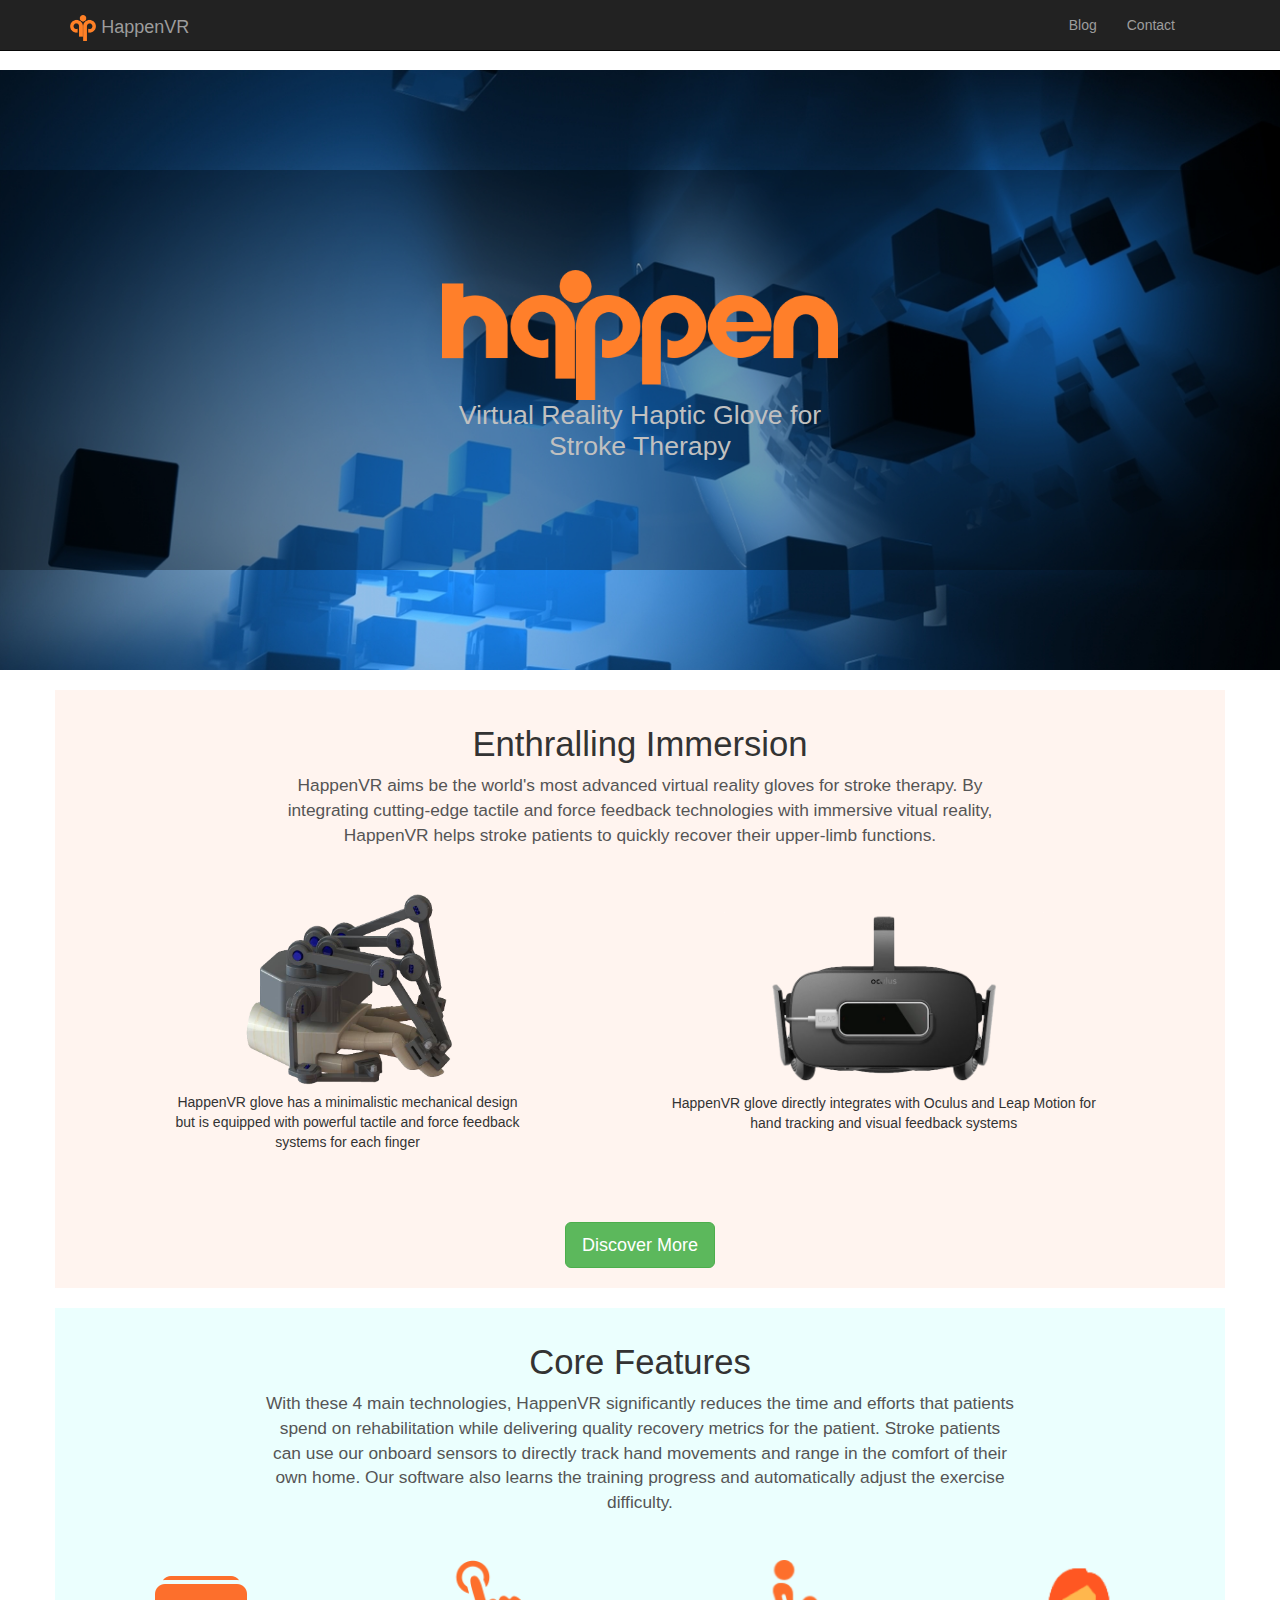
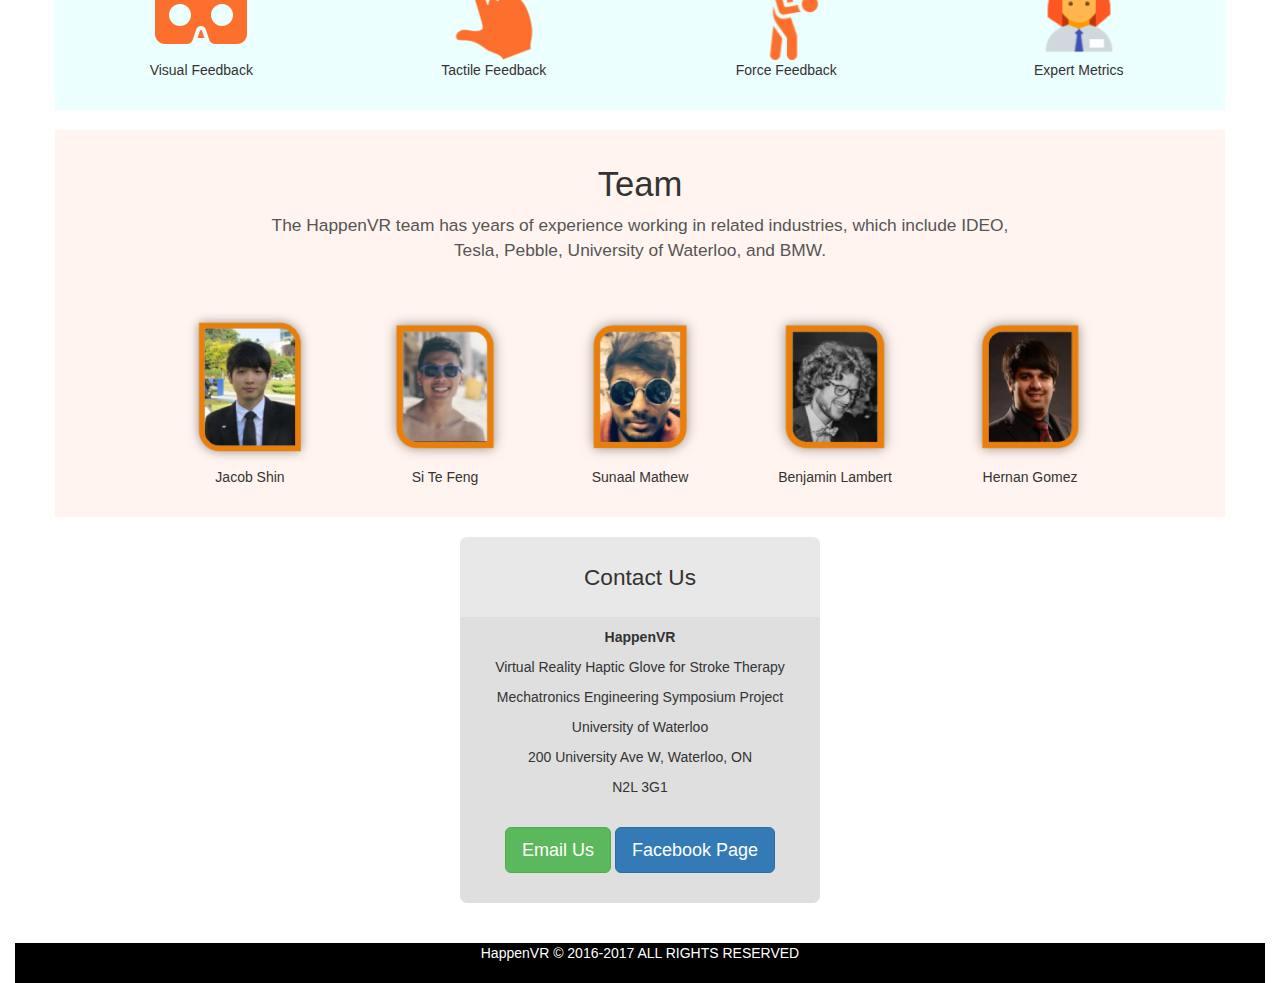
==== index.html @ 101d34df "Fixed slogan layout" ====
<!DOCTYPE html>
<html lang="en">
  <head>
    <meta charset="utf-8">
    <meta http-equiv="X-UA-Compatible" content="IE=edge">
    <meta name="viewport" content="width=device-width, initial-scale=1">
    <!-- The above 3 meta tags *must* come first in the head; any other head content must come *after* these tags -->
    <meta name="description" content="">
    <meta name="author" content="">
    <link rel="icon" href="images/website_logo.png">

    <title>HappenVR</title>

    <!-- CSS -->
    <link href="css/main.css" rel="stylesheet">

<!-- JS -->

  </head>

  <body>
    <link rel="stylesheet" href="https://maxcdn.bootstrapcdn.com/bootstrap/3.3.0/css/bootstrap.min.css">
    <script src="https://ajax.googleapis.com/ajax/libs/jquery/1.11.1/jquery.min.js"></script>
    <script src="https://maxcdn.bootstrapcdn.com/bootstrap/3.3.0/js/bootstrap.min.js"></script>
    <script src="js/main.js"></script>

    <!-- NAVBAR SECTION -->
    <div class="navbar-wrapper">
      <div class="container">
        <nav class="navbar navbar-inverse navbar-fixed-top">
          <div class="container">
            <div class="navbar-header page-scroll">
              <button type="button" class="navbar-toggle collapsed" data-toggle="collapse" data-target="#navbar" aria-expanded="false" aria-controls="navbar">
                <span class="sr-only">Toggle navigation</span>
                <span class="icon-bar"></span>
                <span class="icon-bar"></span>
                <span class="icon-bar"></span>
              </button>
              <a class="navbar-brand" href="index.html">
                <img id="nav_logo" alt="Brand" src="images/website_logo.png"/>
                <span>HappenVR</span>
              </a>
            </div>
            <div id="navbar" class="collapse navbar-collapse">
              <ul class="nav navbar-nav pull-right">
                <li><a href="blog.html" class="page-scroll">Blog</a></li>
                <li><a href="index.html#contact" class="page-scroll">Contact</a></li>
              </ul>
            </div>
          </div>
        </nav>
      </div>
    </div>

    <!-- MAIN CONTENT SECTION -->

    <div id="site-content" class="container">

      <div id="card" class="row">
        <div id="card-content" class="vertical-align">  <!--Content of Card-->
          <img id="happen-logo" class="col-lg-4 col-lg-offset-4 col-sm-6 col-sm-offset-3 col-xs-10 col-xs-offset-1" src="images/happen_logo.png"/>
          <p id="happen-logo-caption" class="col-lg-4 col-lg-offset-4 col-sm-6 col-sm-offset-3 col-xs-10 col-xs-offset-1">Virtual Reality Haptic Glove for Stroke Therapy</p>
        </div>
      </div>

      <!-- INTRO SECTION -->
      <div id="intro-section" class="container">

        <div class="row">
          <div class="col-md-8 col-md-offset-2 section-title">
            <h1>Enthralling Immersion</h1>
            <p>HappenVR aims be the world's most advanced virtual reality gloves for stroke therapy. By integrating cutting-edge tactile and force feedback technologies with immersive vitual reality, HappenVR helps stroke patients to quickly recover their upper-limb functions.</p>
          </div>
        </div>

        <div id="hexagon-section" class="row dashlet-row">
          <div class="col-sm-4 col-sm-offset-1">
            
            <img id="glove_model" src="images/glove_model.png"/>
            <p>HappenVR glove has a minimalistic mechanical design but is equipped with powerful tactile and force feedback systems for each finger</p>
          </div>

          <div class="col-sm-5 col-sm-offset-1">
            <img id="oculus_leap" src="images/oculus_leap.png"/>
            <p>HappenVR glove directly integrates with Oculus and Leap Motion for hand tracking and visual feedback systems</p>
          </div>
        </div>

        </br>
        </br>
        <button onclick="location.href='blog.html'" type="button" class="btn btn-success btn-lg">Discover More</button>
        </br>
        </br>

      </div>

      </br>


      <!-- CORE FEATURES SECTION -->
      <div id="core-features" class="container">
        <div class="row">
          <div class="col-md-8 col-md-offset-2 section-title">
            <h1>Core Features</h1>
            <p>With these 4 main technologies, HappenVR significantly reduces the time and efforts that patients spend on rehabilitation while delivering quality recovery metrics for the patient. Stroke patients can use our onboard sensors to directly track hand movements and range in the comfort of their own home. Our software also learns the training progress and automatically adjust the exercise difficulty.
            </p>
          </div>
        </div>

        <br/>

        <div id="core-features-content" class="row">

          <div class="col-md-3 col-xs-6">
            <img src="images/vr_icon.png"/>
            <p>Visual Feedback</p>
          </div>
          <div class="col-md-3 col-xs-6">
            <img src="images/tactile_icon.png"/>
            <p>Tactile Feedback</p>
          </div>
          <div class="col-md-3 col-xs-6">
            <img src="images/force_icon.png"/>
            <p>Force Feedback</p>
          </div>
          <div class="col-md-3 col-xs-6">
            <img src="images/expert_icon.png"/>
            <p>Expert Metrics</p>
          </div>

        </div>
        <br/>
      </div>

      <br/>

      <!-- TEAM SECTION -->
      <div id="team-section" class="container">
        <div class="row">
          <div class="col-md-8 col-md-offset-2 section-title">
            <h1>Team</h1>
            <p>The HappenVR team has years of experience working in related industries, which include IDEO, Tesla, Pebble, University of Waterloo, and BMW. </p>
          </div>
        </div>
        <br/>

        <div id="team-content" class="row">

          <div class="col-md-2 col-md-offset-1 col-sm-4 col-xs-6">
            <a href="https://www.linkedin.com/in/jacob-shin-a950a347?authType=NAME_SEARCH&authToken=8-w1&locale=en_US&trk=tyah&trkInfo=clickedVertical%3Amynetwork%2CclickedEntityId%3A164443217%2CauthType%3ANAME_SEARCH%2Cidx%3A1-2-2%2CtarId%3A1484038076792%2Ctas%3Ajacob"><img src="images/jacob.png"/></a>
            <p>Jacob Shin</p>
          </div>
          <div class="col-md-2 col-sm-4 col-xs-6">
            <a href="https://www.linkedin.com/in/si-te-feng-18718050?authType=NAME_SEARCH&authToken=uhxp&locale=en_US&trk=tyah&trkInfo=clickedVertical%3Amynetwork%2CclickedEntityId%3A179574007%2CauthType%3ANAME_SEARCH%2Cidx%3A1-1-1%2CtarId%3A1484038090641%2Ctas%3Asi%20"><img src="images/site.png"/></a>
            <p>Si Te Feng</p>
          </div>
          <div class="col-md-2 col-sm-4 col-xs-6">
            <a href="https://www.linkedin.com/in/sunaalmathew?authType=NAME_SEARCH&authToken=rVTS&locale=en_US&trk=tyah&trkInfo=clickedVertical%3Amynetwork%2CclickedEntityId%3A148248211%2CauthType%3ANAME_SEARCH%2Cidx%3A1-3-3%2CtarId%3A1484038106172%2Ctas%3Amathew"><img src="images/sunnal.png"/></a>
            <p>Sunaal Mathew</p>
          </div>
          <div class="col-md-2 col-sm-4 col-xs-6">
            <a href="https://www.linkedin.com/in/benjamin-lambert-a6156962?authType=NAME_SEARCH&authToken=65qp&locale=en_US&trk=tyah&trkInfo=clickedVertical%3Amynetwork%2CclickedEntityId%3A222348457%2CauthType%3ANAME_SEARCH%2Cidx%3A1-2-2%2CtarId%3A1484038052128%2Ctas%3Abenja"><img src="images/benjamin.png"/></a>
            <p>Benjamin Lambert</p>
          </div>
          <div class="col-md-2 col-sm-4 col-xs-6">
            <a href="https://www.linkedin.com/in/hernan-gomez-774764105?authType=NAME_SEARCH&authToken=VT5S&locale=en_US&trk=tyah&trkInfo=clickedVertical%3Amynetwork%2CclickedEntityId%3A446785864%2CauthType%3ANAME_SEARCH%2Cidx%3A1-1-1%2CtarId%3A1484038123698%2Ctas%3Ahernan"><img src="images/hernan.png"/></a>
            <p>Hernan Gomez</p>
          </div>
        </div>

        <br/>
      </div>

      <!-- CONTACT SECTION -->
      <div id="contact" class="container" ng-controller="ContactController as contactCtrl">

        <div class="row dashlet-row">
          <div id="contact" class="col-lg-4 col-lg-offset-4 col-sm-6 col-sm-offset-3">
            <div class="dashlet-content">

              <div class="dashlet-header">
                <div class="dashlet-header-right vertical-align">
                  <p id="contact-title" class="project-title">Contact Us</p> 
                  <!-- <p class="project-subtitle"></p> -->
                </div>
              </div>

              <div id="contact-body" class="dashlet-body">
                <p><b>HappenVR</b></p>
                <p>Virtual Reality Haptic Glove for Stroke Therapy</p>
                <p>Mechatronics Engineering Symposium Project</p>
                <p>University of Waterloo</p>
                <p>200 University Ave W, Waterloo, ON</p>
                <p>N2L 3G1</p>
                <br/>

                <a href="mailto:fengsite@hotmail.com" class="contact-link"><button type="button" class="btn btn-success btn-lg">Email Us</button></a>
                <a href="https://www.facebook.com/happenvr" class="contact-link" target="_blank"><button type="button" class="btn btn-primary btn-lg">Facebook Page</button></a>
                
                <br/>
                <br/>
              </div>
            </div>
          </div>
        </div>
        </br>

      </div>

      <div class="row">
        <div class="col-xs-12">
          <footer>HappenVR © 2016-2017 ALL RIGHTS RESERVED</footer>
        </div>
      </div>
    </div>
    
  </body>
</html>
---- css/main.css ----
/* Color Theme
defaultBackgroundLightOrangeColor: #FFF4EF;
secondary background light blue color: #EBFFFE;
SubtitleTextColor: #555555;
OrangeLinkColor: #E0A514;
DefaultLogoOrangeColor: #FF9B00;
*/

/*Basics*/

div {
	font-family: "HelveticaNeue-Light", "Helvetica Neue Light", "Helvetica Neue", Helvetica,sans-serif;
}

h1 {
	font-family: "Helvetica Neue", Helvetica,sans-serif;
	margin: 20px;
}

.navbar {
	position: fixed;
	-webkit-transition: background .5s ease-in-out,padding .5s ease-in-out;
	-moz-transition: background .5s ease-in-out,padding .5s ease-in-out;
	transition: background .5s ease-in-out,padding .5s ease-in-out;
}


#navbar {
	padding-right: 20px;
}

#nav_logo {
	height: 26px;
	width: auto;
	display: inline;
}

/*generic sections*/

.section-title {
	text-align: center;
	/*background-color: #FFF4EF;*/
	padding: 15px;
}

.section-title > h1 {
	font-size: 26pt;
}

.section-title > p {
	font-size: 13pt;
	color: #555555;
}


/*Special case*/
#site-content{
	width: 100%;
	height: 600px;
	margin: 70px 0px 50px;
	background: url("../images/background.jpg") center fixed no-repeat;
	background-size: cover;
	text-align: center;
}


/*welcome section*/

div#card{
	background: rgba(0,0,0,0.3);
	position: relative;
	height: 400px;
	margin-top: 100px;
}

#happen-logo-caption {
	clear: both;
	color: #555555
}

/*Contents of the welcome section*/

#card-content{
	margin-top: -100px;
	color: white;
	text-align: center;
}

/*#card-content > h2*/
#happen-logo {
	font: 40pt sans-serif;
}

/*#card-content > p*/
#happen-logo-caption {
	font: 20pt sans-serif;
	color: #C0C0C0;
}


/*Intro SECTION*/

#intro-section {
	margin-top: 120px;
	background-color: #FFF4EF;
}

.dashlet-row {
	margin-top: 20px;
	margin-bottom: 20px;
}

.dashlet {
	padding: 10px;
}

.dashlet-content {
	background-color: #dfdfdf;
	border-radius: 7px;
}

.dashlet-header {
	background-color: rgba(255,255,255,0.3);
	height: 80px;
	width: auto;
	text-align: center;
}

.project-title {
	font-size: 17pt;
}

.project-subtitle {
	font-size: 12pt;
	color: #555555;
}


/*new intro properties*/
#hexagon-section img {
	/*background: url("../images/orange_hex.png");*/
	background-repeat: no-repeat;
	background-size: 100% 100%;
}

#glove_model {
	width: 60%;
	height: auto;
}

#oculus_leap {
	margin-top: 20px;
	width: 70%;
	height: auto;
}


/*Core Features Section*/
#core-features {
	background-color: #EBFFFE;
}

#core-features-content img {
	height: 100px;
	width: auto;
}



/*TEAM SECTION*/
#team-section {
	background-color: #FFF4EF;
}


#team-content img {
	height: 160px;
	width: auto;
}


/*CONTACT SECTION*/

#contact-title {
	text-align: center;
}

#contact-body {
	text-align: center;
	padding: 10px;
}

.contact-link {
	font-style: normal;
	color:#E0A514; /*darkened*/
}

/*Footer*/

footer {
	height: 40px;
	text-align: center;
	background-color: black;
	color: white;
}

/*Common*/

.vertical-align {
	position: relative;
	top: 50%;
	-webkit-transform: translateY(-50%);
	-ms-transform: translateY(-50%);
	transform: translateY(-50%);
}
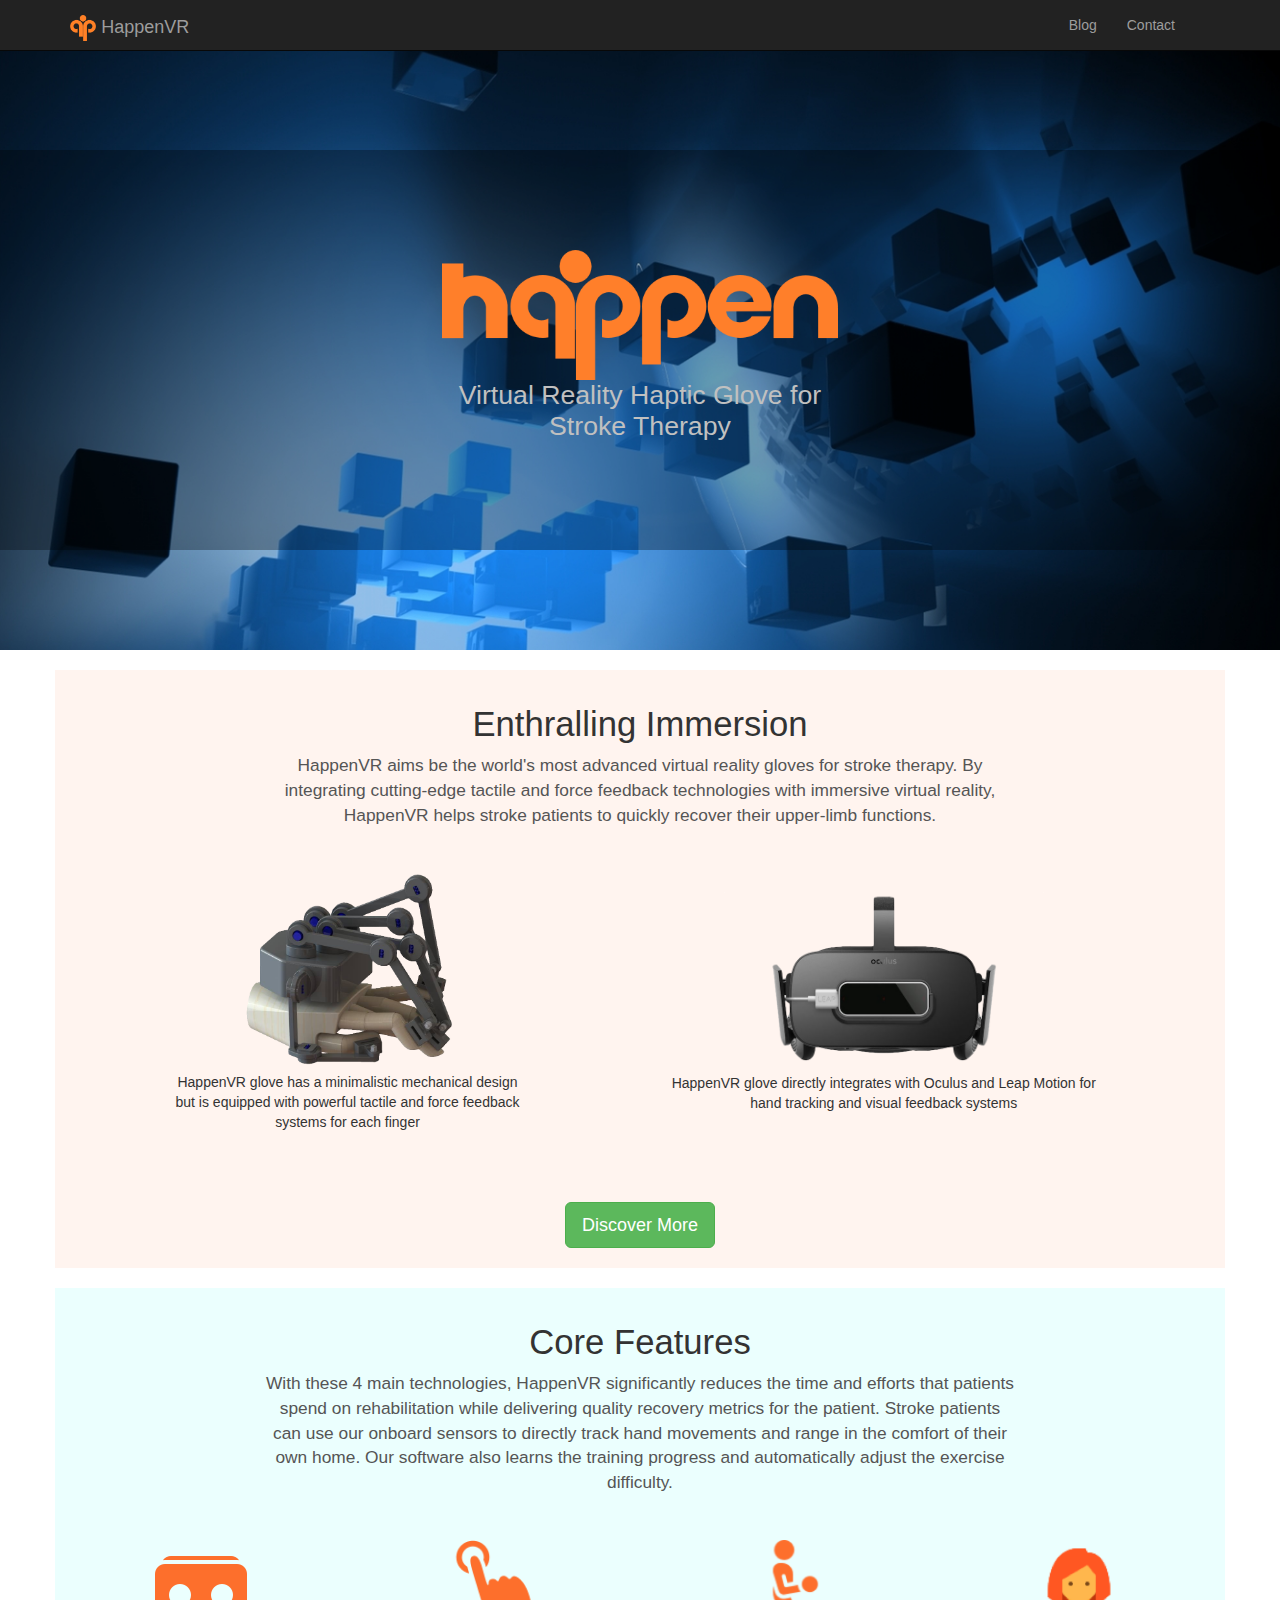
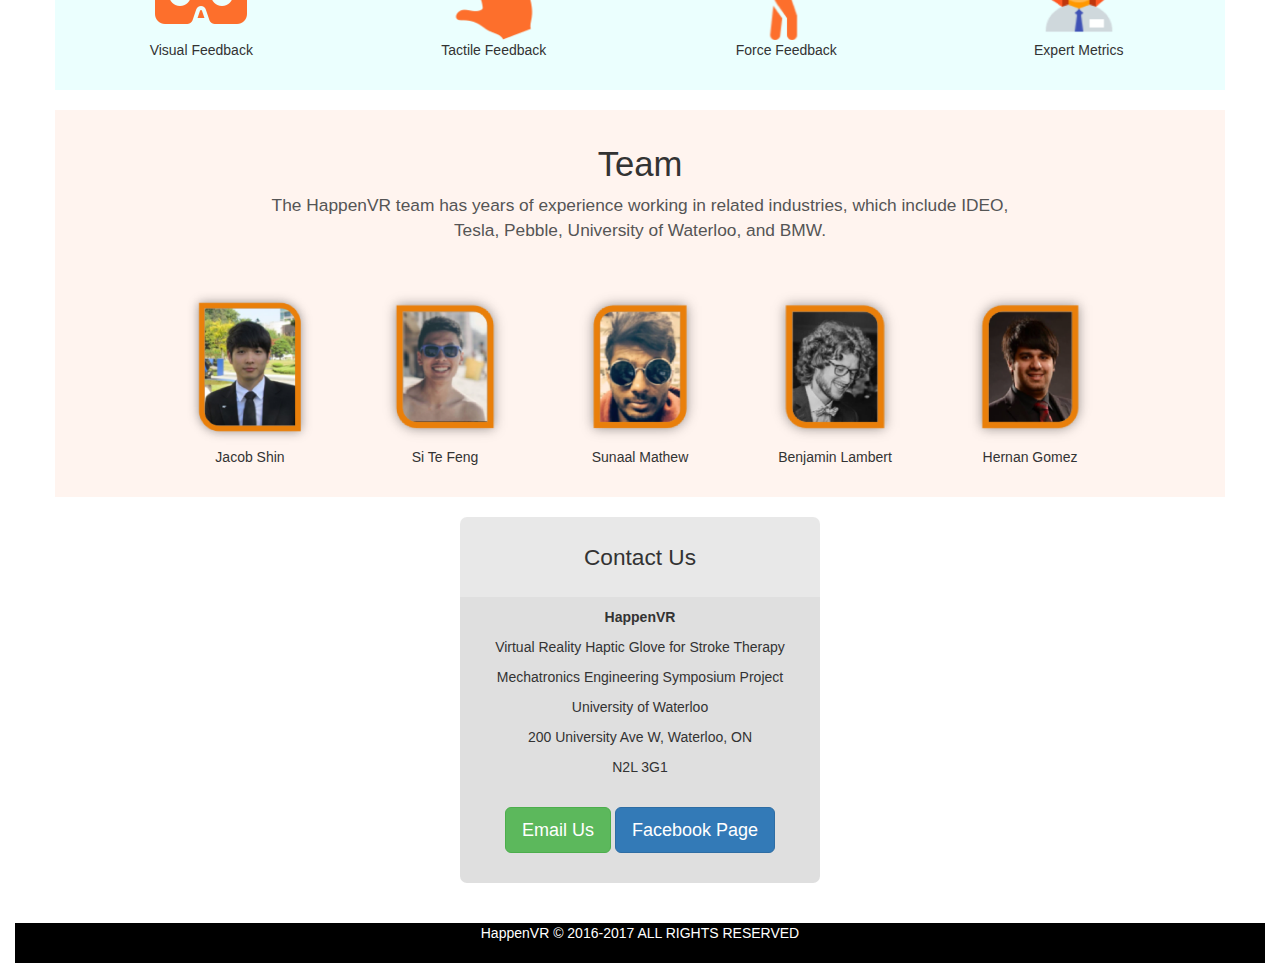
==== commit c1c4219c: "Typo fix" ====
--- a/index.html
+++ b/index.html
@@ -69,7 +69,7 @@
         <div class="row">
           <div class="col-md-8 col-md-offset-2 section-title">
             <h1>Enthralling Immersion</h1>
-            <p>HappenVR aims be the world's most advanced virtual reality gloves for stroke therapy. By integrating cutting-edge tactile and force feedback technologies with immersive vitual reality, HappenVR helps stroke patients to quickly recover their upper-limb functions.</p>
+            <p>HappenVR aims be the world's most advanced virtual reality gloves for stroke therapy. By integrating cutting-edge tactile and force feedback technologies with immersive virtual reality, HappenVR helps stroke patients to quickly recover their upper-limb functions.</p>
           </div>
         </div>
 
--- a/css/main.css
+++ b/css/main.css
@@ -58,7 +58,7 @@
 #site-content{
 	width: 100%;
 	height: 600px;
-	margin: 70px 0px 50px;
+	margin: 50px 0px 50px;
 	background: url("../images/background.jpg") center fixed no-repeat;
 	background-size: cover;
 	text-align: center;
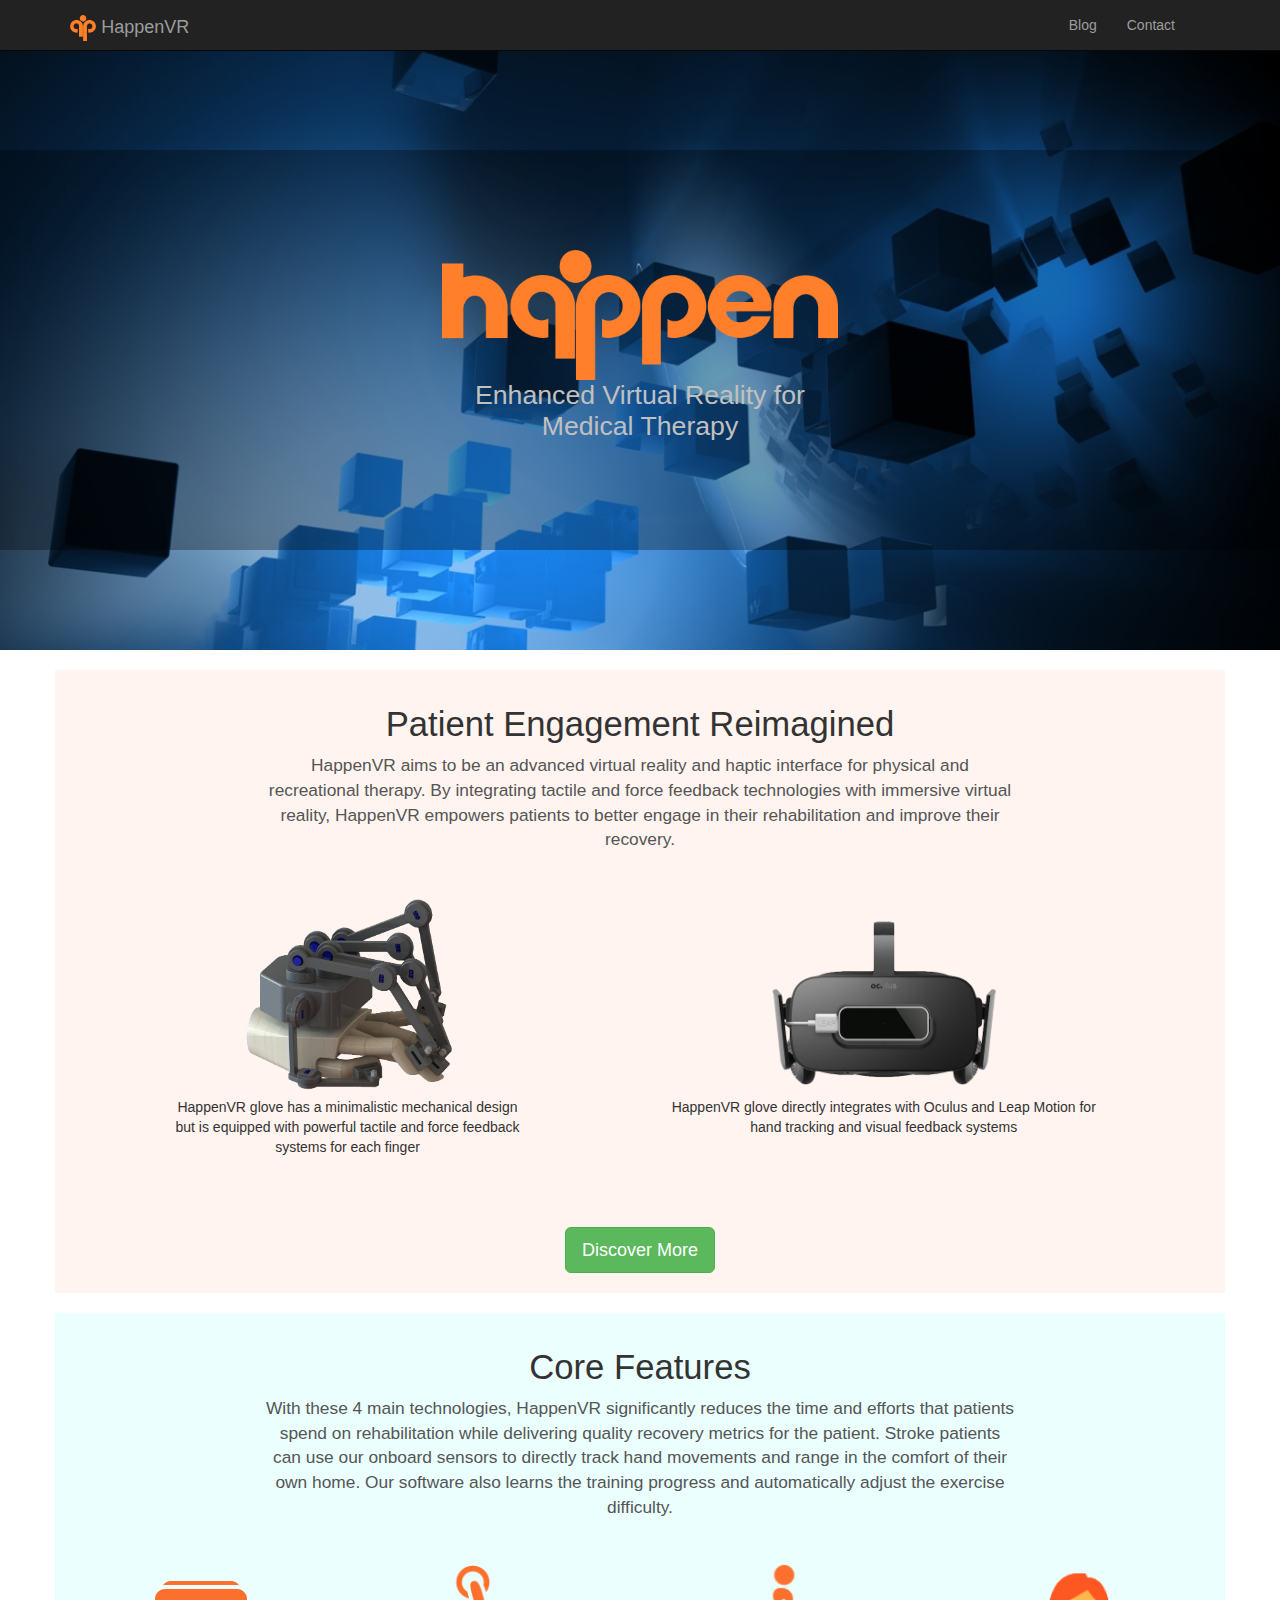
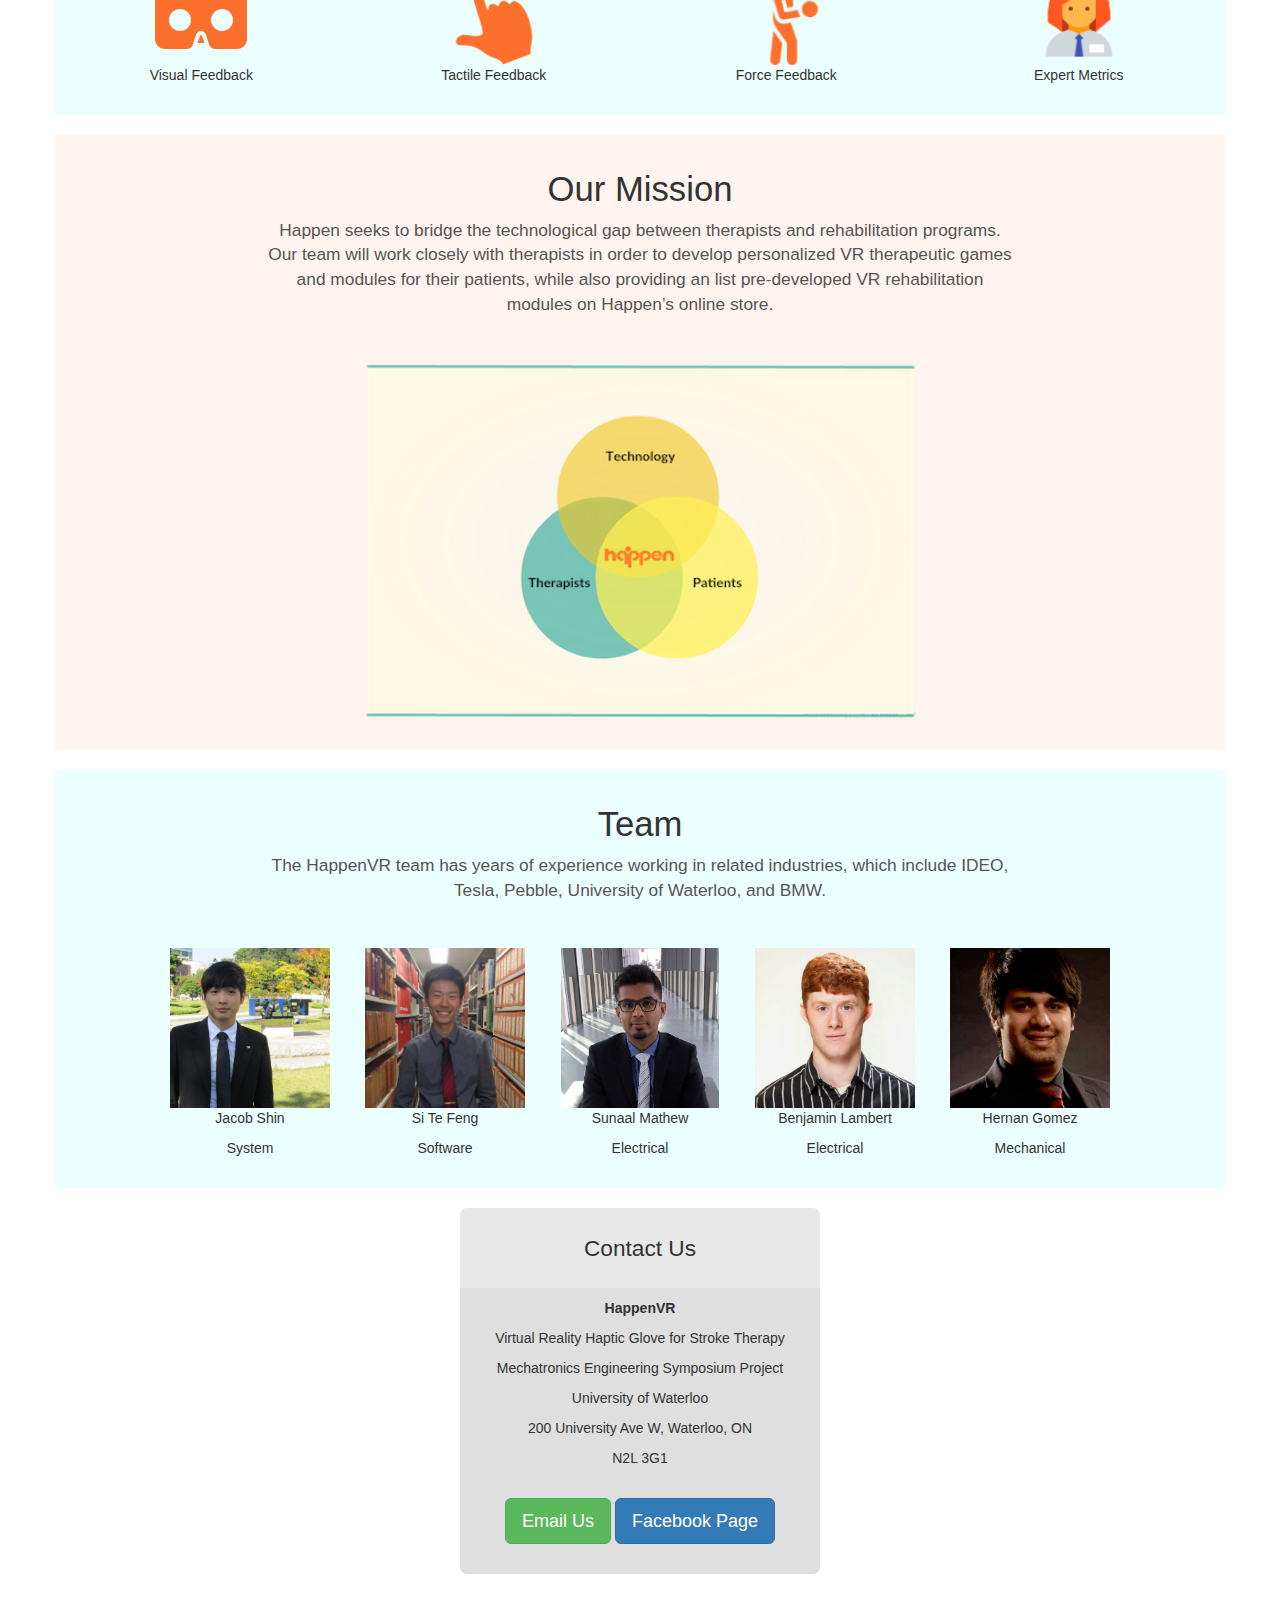
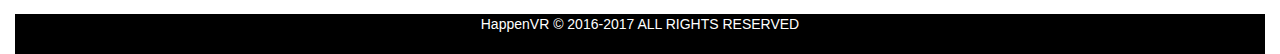
==== commit 9c374f75: "Website updates, new blog" ====
--- a/index.html
+++ b/index.html
@@ -59,7 +59,7 @@
       <div id="card" class="row">
         <div id="card-content" class="vertical-align">  <!--Content of Card-->
           <img id="happen-logo" class="col-lg-4 col-lg-offset-4 col-sm-6 col-sm-offset-3 col-xs-10 col-xs-offset-1" src="images/happen_logo.png"/>
-          <p id="happen-logo-caption" class="col-lg-4 col-lg-offset-4 col-sm-6 col-sm-offset-3 col-xs-10 col-xs-offset-1">Virtual Reality Haptic Glove for Stroke Therapy</p>
+          <p id="happen-logo-caption" class="col-lg-4 col-lg-offset-4 col-sm-6 col-sm-offset-3 col-xs-10 col-xs-offset-1">Enhanced Virtual Reality for Medical Therapy</p>
         </div>
       </div>
 
@@ -68,8 +68,8 @@
 
         <div class="row">
           <div class="col-md-8 col-md-offset-2 section-title">
-            <h1>Enthralling Immersion</h1>
-            <p>HappenVR aims be the world's most advanced virtual reality gloves for stroke therapy. By integrating cutting-edge tactile and force feedback technologies with immersive virtual reality, HappenVR helps stroke patients to quickly recover their upper-limb functions.</p>
+            <h1>Patient Engagement Reimagined</h1>
+            <p>HappenVR aims to be an advanced virtual reality and haptic interface for physical and recreational therapy. By integrating tactile and force feedback technologies with immersive virtual reality, HappenVR empowers patients to better engage in their rehabilitation and improve their recovery.</p>
           </div>
         </div>
 
@@ -134,6 +134,31 @@
 
       <br/>
 
+      <!-- Our Mission SECTION -->
+
+      <div id="our-mission-section" class="container">
+        <div class="row">
+          <div class="col-md-8 col-md-offset-2 section-title">
+            <h1>Our Mission</h1>
+            <p>Happen seeks to bridge the technological gap between therapists and rehabilitation programs. Our team will work closely with therapists in order to develop personalized VR therapeutic games and modules for their patients, while also providing an list pre-developed VR rehabilitation modules on Happen’s online store.
+            </p>
+          </div>
+        </div>
+
+        <br/>
+
+        <div id="our-mission-content" class="row">
+          <div class="col-sm-6 col-sm-offset-3">
+            <img class="img_stretch" src="images/venn_diagram.png"/>
+            <p></p>
+          </div>
+
+        </div>
+        <br/>
+      </div>
+
+      <br/>
+
       <!-- TEAM SECTION -->
       <div id="team-section" class="container">
         <div class="row">
@@ -149,22 +174,27 @@
           <div class="col-md-2 col-md-offset-1 col-sm-4 col-xs-6">
             <a href="https://www.linkedin.com/in/jacob-shin-a950a347?authType=NAME_SEARCH&authToken=8-w1&locale=en_US&trk=tyah&trkInfo=clickedVertical%3Amynetwork%2CclickedEntityId%3A164443217%2CauthType%3ANAME_SEARCH%2Cidx%3A1-2-2%2CtarId%3A1484038076792%2Ctas%3Ajacob"><img src="images/jacob.png"/></a>
             <p>Jacob Shin</p>
+            <p>System</p>
           </div>
           <div class="col-md-2 col-sm-4 col-xs-6">
             <a href="https://www.linkedin.com/in/si-te-feng-18718050?authType=NAME_SEARCH&authToken=uhxp&locale=en_US&trk=tyah&trkInfo=clickedVertical%3Amynetwork%2CclickedEntityId%3A179574007%2CauthType%3ANAME_SEARCH%2Cidx%3A1-1-1%2CtarId%3A1484038090641%2Ctas%3Asi%20"><img src="images/site.png"/></a>
             <p>Si Te Feng</p>
-          </div>
-          <div class="col-md-2 col-sm-4 col-xs-6">
-            <a href="https://www.linkedin.com/in/sunaalmathew?authType=NAME_SEARCH&authToken=rVTS&locale=en_US&trk=tyah&trkInfo=clickedVertical%3Amynetwork%2CclickedEntityId%3A148248211%2CauthType%3ANAME_SEARCH%2Cidx%3A1-3-3%2CtarId%3A1484038106172%2Ctas%3Amathew"><img src="images/sunnal.png"/></a>
+            <p>Software</p>
+          </div>
+          <div class="col-md-2 col-sm-4 col-xs-6">
+            <a href="https://www.linkedin.com/in/sunaalmathew?authType=NAME_SEARCH&authToken=rVTS&locale=en_US&trk=tyah&trkInfo=clickedVertical%3Amynetwork%2CclickedEntityId%3A148248211%2CauthType%3ANAME_SEARCH%2Cidx%3A1-3-3%2CtarId%3A1484038106172%2Ctas%3Amathew"><img src="images/sunaal.png"/></a>
             <p>Sunaal Mathew</p>
+            <p>Electrical</p>
           </div>
           <div class="col-md-2 col-sm-4 col-xs-6">
             <a href="https://www.linkedin.com/in/benjamin-lambert-a6156962?authType=NAME_SEARCH&authToken=65qp&locale=en_US&trk=tyah&trkInfo=clickedVertical%3Amynetwork%2CclickedEntityId%3A222348457%2CauthType%3ANAME_SEARCH%2Cidx%3A1-2-2%2CtarId%3A1484038052128%2Ctas%3Abenja"><img src="images/benjamin.png"/></a>
             <p>Benjamin Lambert</p>
+            <p>Electrical</p>
           </div>
           <div class="col-md-2 col-sm-4 col-xs-6">
             <a href="https://www.linkedin.com/in/hernan-gomez-774764105?authType=NAME_SEARCH&authToken=VT5S&locale=en_US&trk=tyah&trkInfo=clickedVertical%3Amynetwork%2CclickedEntityId%3A446785864%2CauthType%3ANAME_SEARCH%2Cidx%3A1-1-1%2CtarId%3A1484038123698%2Ctas%3Ahernan"><img src="images/hernan.png"/></a>
             <p>Hernan Gomez</p>
+            <p>Mechanical</p>
           </div>
         </div>
 
--- a/css/main.css
+++ b/css/main.css
@@ -167,10 +167,20 @@
 }
 
 
+/*CORE MISSION SECTION*/
+#our-mission-section {
+	background-color: #FFF4EF;
+}
+
+.img_stretch {
+	width: 100%;
+	height: 100%;
+}
+
 
 /*TEAM SECTION*/
 #team-section {
-	background-color: #FFF4EF;
+	background-color: #EBFFFE;
 }
 
 
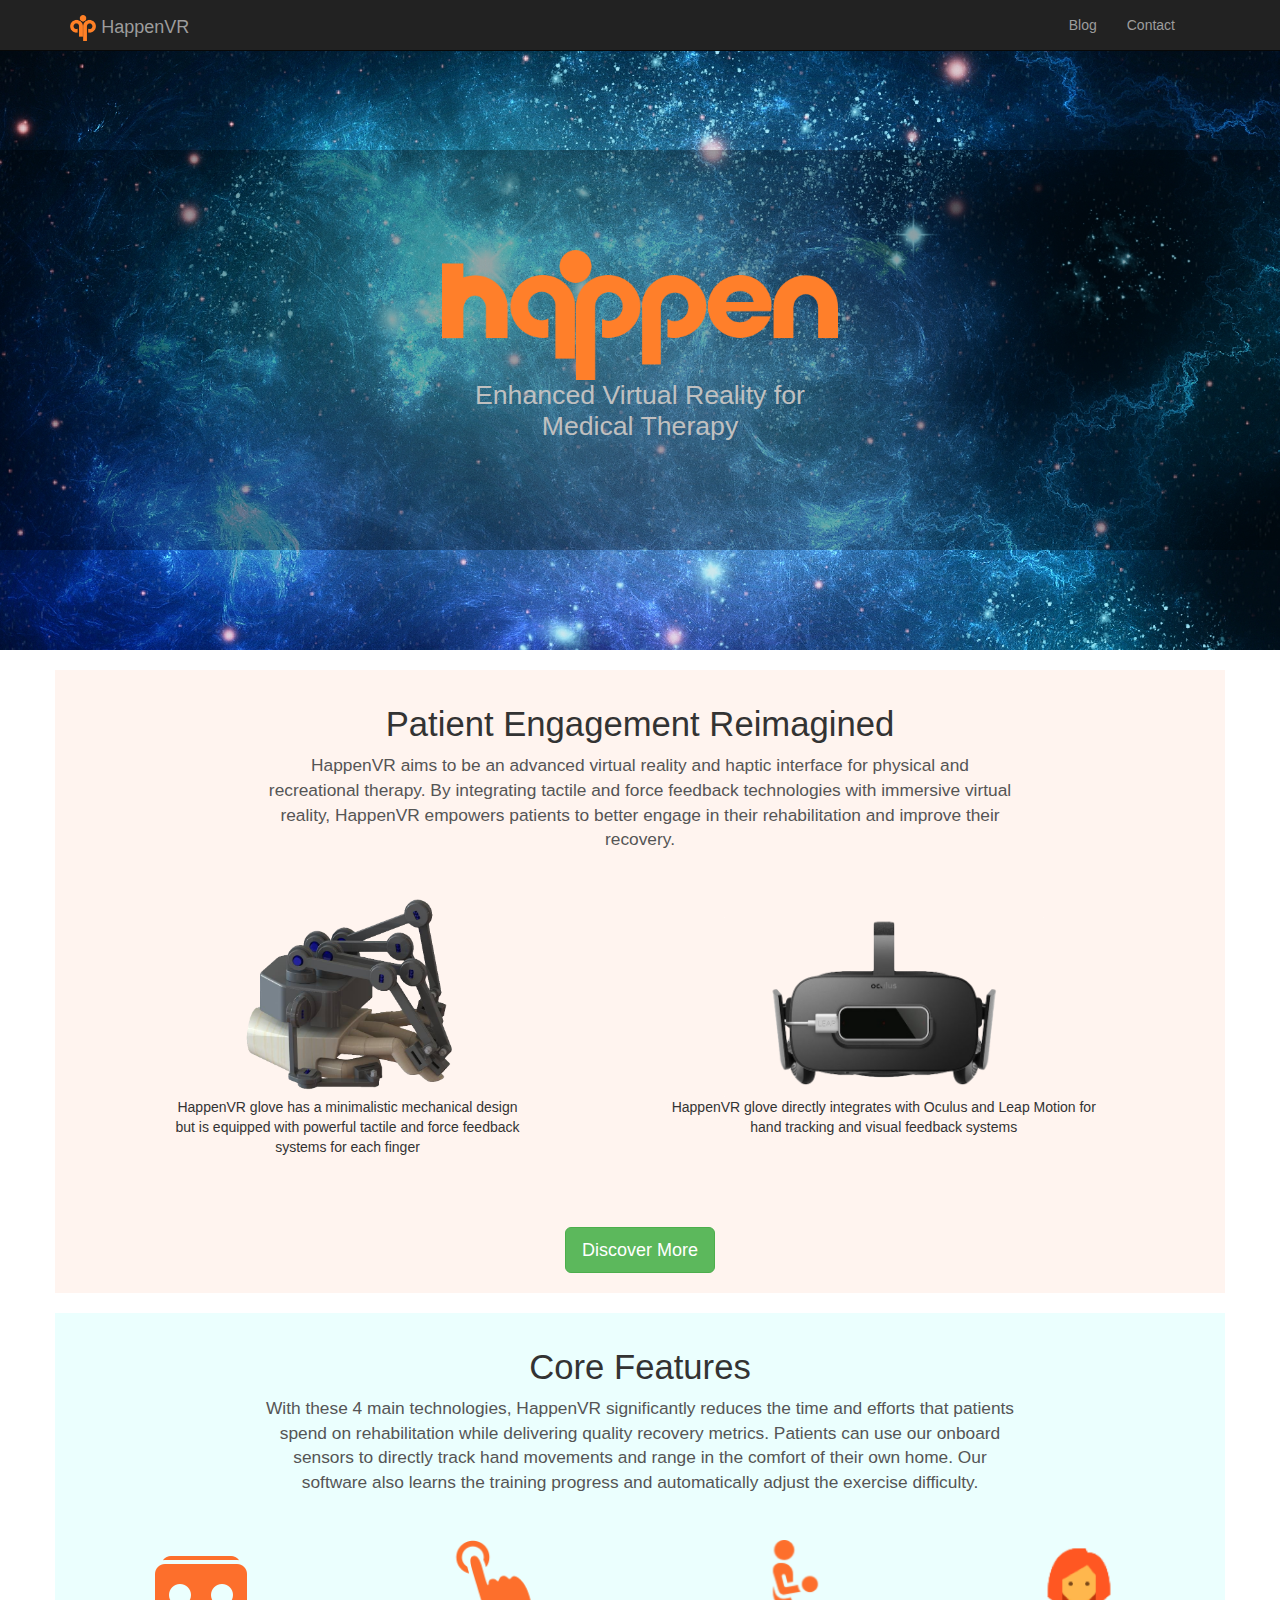
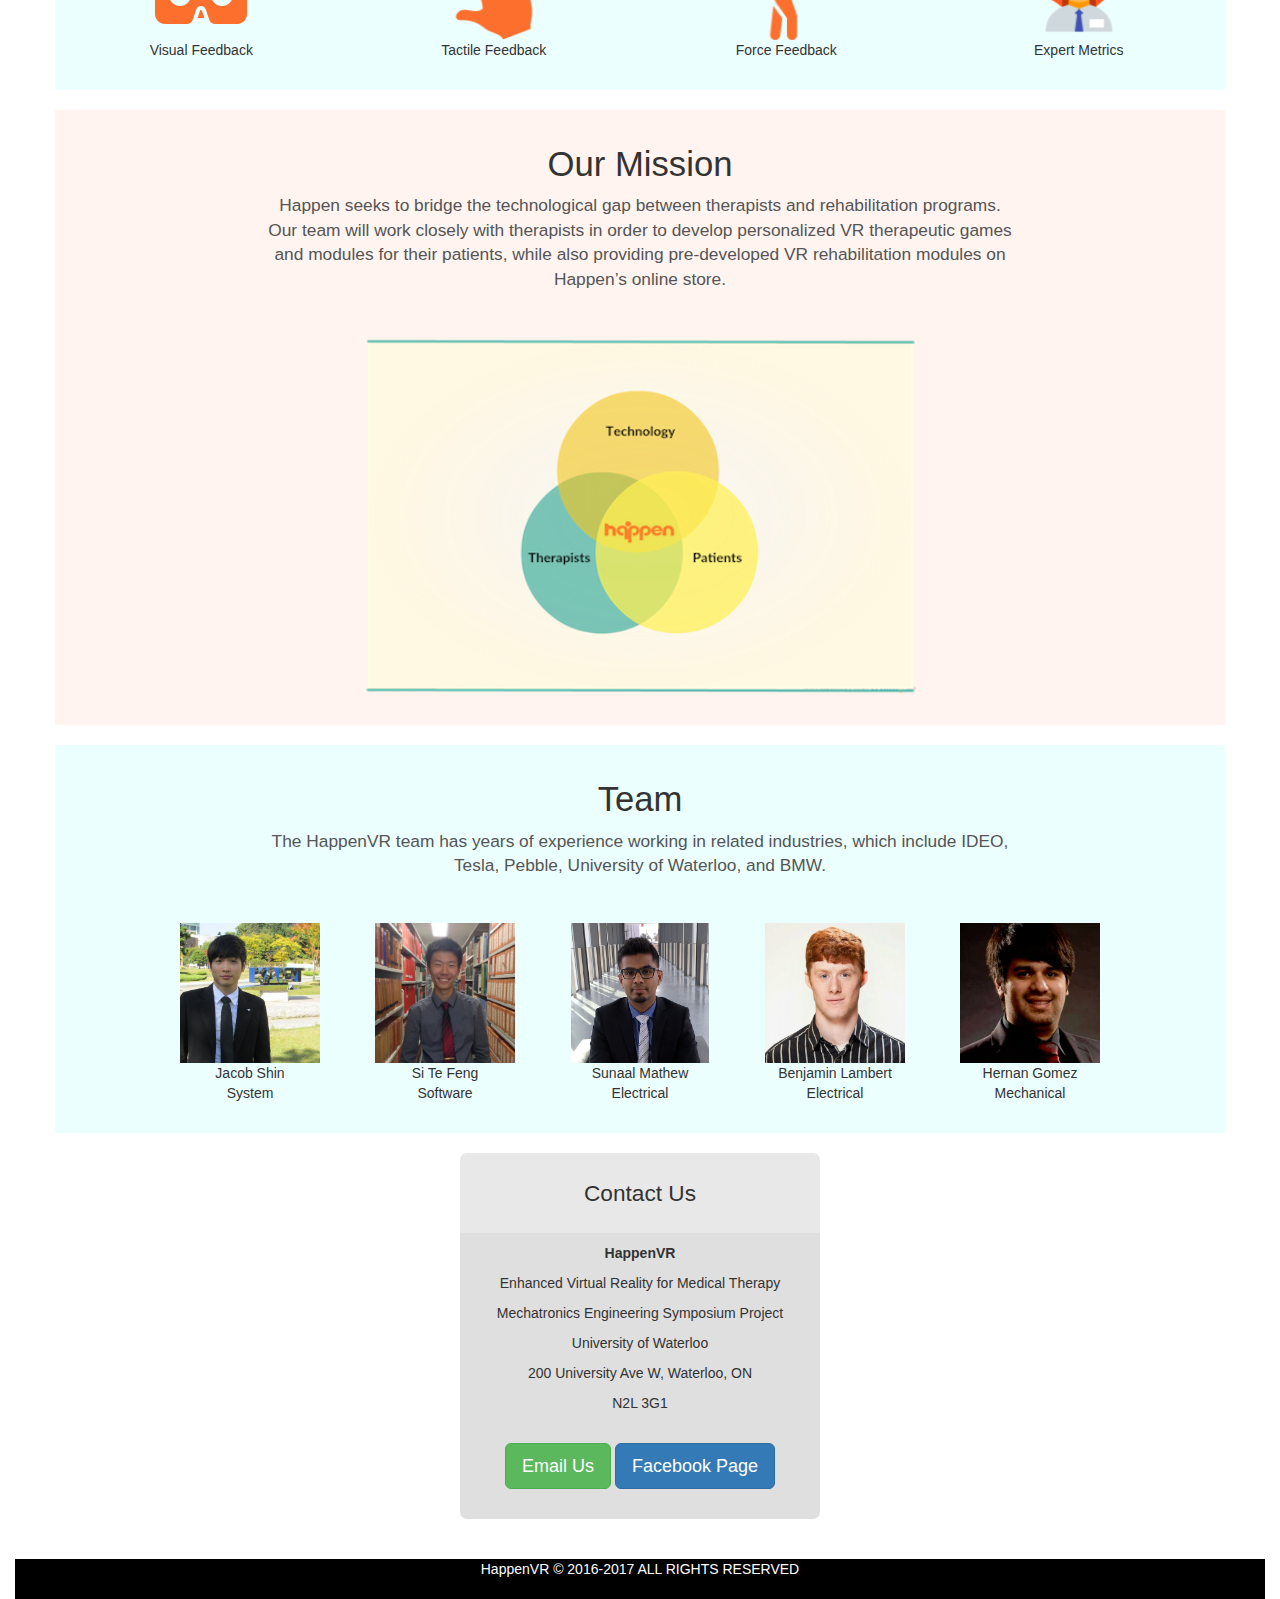
==== commit 4cfb0d46: "Minor text and design changes" ====
--- a/index.html
+++ b/index.html
@@ -102,7 +102,7 @@
         <div class="row">
           <div class="col-md-8 col-md-offset-2 section-title">
             <h1>Core Features</h1>
-            <p>With these 4 main technologies, HappenVR significantly reduces the time and efforts that patients spend on rehabilitation while delivering quality recovery metrics for the patient. Stroke patients can use our onboard sensors to directly track hand movements and range in the comfort of their own home. Our software also learns the training progress and automatically adjust the exercise difficulty.
+            <p>With these 4 main technologies, HappenVR significantly reduces the time and efforts that patients spend on rehabilitation while delivering quality recovery metrics. Patients can use our onboard sensors to directly track hand movements and range in the comfort of their own home. Our software also learns the training progress and automatically adjust the exercise difficulty.
             </p>
           </div>
         </div>
@@ -140,7 +140,7 @@
         <div class="row">
           <div class="col-md-8 col-md-offset-2 section-title">
             <h1>Our Mission</h1>
-            <p>Happen seeks to bridge the technological gap between therapists and rehabilitation programs. Our team will work closely with therapists in order to develop personalized VR therapeutic games and modules for their patients, while also providing an list pre-developed VR rehabilitation modules on Happen’s online store.
+            <p>Happen seeks to bridge the technological gap between therapists and rehabilitation programs. Our team will work closely with therapists in order to develop personalized VR therapeutic games and modules for their patients, while also providing pre-developed VR rehabilitation modules on Happen’s online store.
             </p>
           </div>
         </div>
@@ -173,28 +173,26 @@
 
           <div class="col-md-2 col-md-offset-1 col-sm-4 col-xs-6">
             <a href="https://www.linkedin.com/in/jacob-shin-a950a347?authType=NAME_SEARCH&authToken=8-w1&locale=en_US&trk=tyah&trkInfo=clickedVertical%3Amynetwork%2CclickedEntityId%3A164443217%2CauthType%3ANAME_SEARCH%2Cidx%3A1-2-2%2CtarId%3A1484038076792%2Ctas%3Ajacob"><img src="images/jacob.png"/></a>
-            <p>Jacob Shin</p>
-            <p>System</p>
+            <p>Jacob Shin<br/>System</p>
           </div>
           <div class="col-md-2 col-sm-4 col-xs-6">
             <a href="https://www.linkedin.com/in/si-te-feng-18718050?authType=NAME_SEARCH&authToken=uhxp&locale=en_US&trk=tyah&trkInfo=clickedVertical%3Amynetwork%2CclickedEntityId%3A179574007%2CauthType%3ANAME_SEARCH%2Cidx%3A1-1-1%2CtarId%3A1484038090641%2Ctas%3Asi%20"><img src="images/site.png"/></a>
-            <p>Si Te Feng</p>
-            <p>Software</p>
+            <p>Si Te Feng<br/>Software</p>
           </div>
           <div class="col-md-2 col-sm-4 col-xs-6">
             <a href="https://www.linkedin.com/in/sunaalmathew?authType=NAME_SEARCH&authToken=rVTS&locale=en_US&trk=tyah&trkInfo=clickedVertical%3Amynetwork%2CclickedEntityId%3A148248211%2CauthType%3ANAME_SEARCH%2Cidx%3A1-3-3%2CtarId%3A1484038106172%2Ctas%3Amathew"><img src="images/sunaal.png"/></a>
-            <p>Sunaal Mathew</p>
-            <p>Electrical</p>
+            <p>Sunaal Mathew<br/>Electrical</p>
+            
           </div>
           <div class="col-md-2 col-sm-4 col-xs-6">
             <a href="https://www.linkedin.com/in/benjamin-lambert-a6156962?authType=NAME_SEARCH&authToken=65qp&locale=en_US&trk=tyah&trkInfo=clickedVertical%3Amynetwork%2CclickedEntityId%3A222348457%2CauthType%3ANAME_SEARCH%2Cidx%3A1-2-2%2CtarId%3A1484038052128%2Ctas%3Abenja"><img src="images/benjamin.png"/></a>
-            <p>Benjamin Lambert</p>
-            <p>Electrical</p>
+            <p>Benjamin Lambert<br/>Electrical</p>
+            
           </div>
           <div class="col-md-2 col-sm-4 col-xs-6">
             <a href="https://www.linkedin.com/in/hernan-gomez-774764105?authType=NAME_SEARCH&authToken=VT5S&locale=en_US&trk=tyah&trkInfo=clickedVertical%3Amynetwork%2CclickedEntityId%3A446785864%2CauthType%3ANAME_SEARCH%2Cidx%3A1-1-1%2CtarId%3A1484038123698%2Ctas%3Ahernan"><img src="images/hernan.png"/></a>
-            <p>Hernan Gomez</p>
-            <p>Mechanical</p>
+            <p>Hernan Gomez<br/>Mechanical</p>
+            
           </div>
         </div>
 
@@ -217,7 +215,7 @@
 
               <div id="contact-body" class="dashlet-body">
                 <p><b>HappenVR</b></p>
-                <p>Virtual Reality Haptic Glove for Stroke Therapy</p>
+                <p>Enhanced Virtual Reality for Medical Therapy</p>
                 <p>Mechatronics Engineering Symposium Project</p>
                 <p>University of Waterloo</p>
                 <p>200 University Ave W, Waterloo, ON</p>
--- a/css/main.css
+++ b/css/main.css
@@ -59,7 +59,7 @@
 	width: 100%;
 	height: 600px;
 	margin: 50px 0px 50px;
-	background: url("../images/background.jpg") center fixed no-repeat;
+	background: url("../images/background2.jpg") center fixed no-repeat;
 	background-size: cover;
 	text-align: center;
 }
@@ -185,8 +185,8 @@
 
 
 #team-content img {
-	height: 160px;
-	width: auto;
+	height: 140px;
+	/*width: 90%;*/
 }
 
 
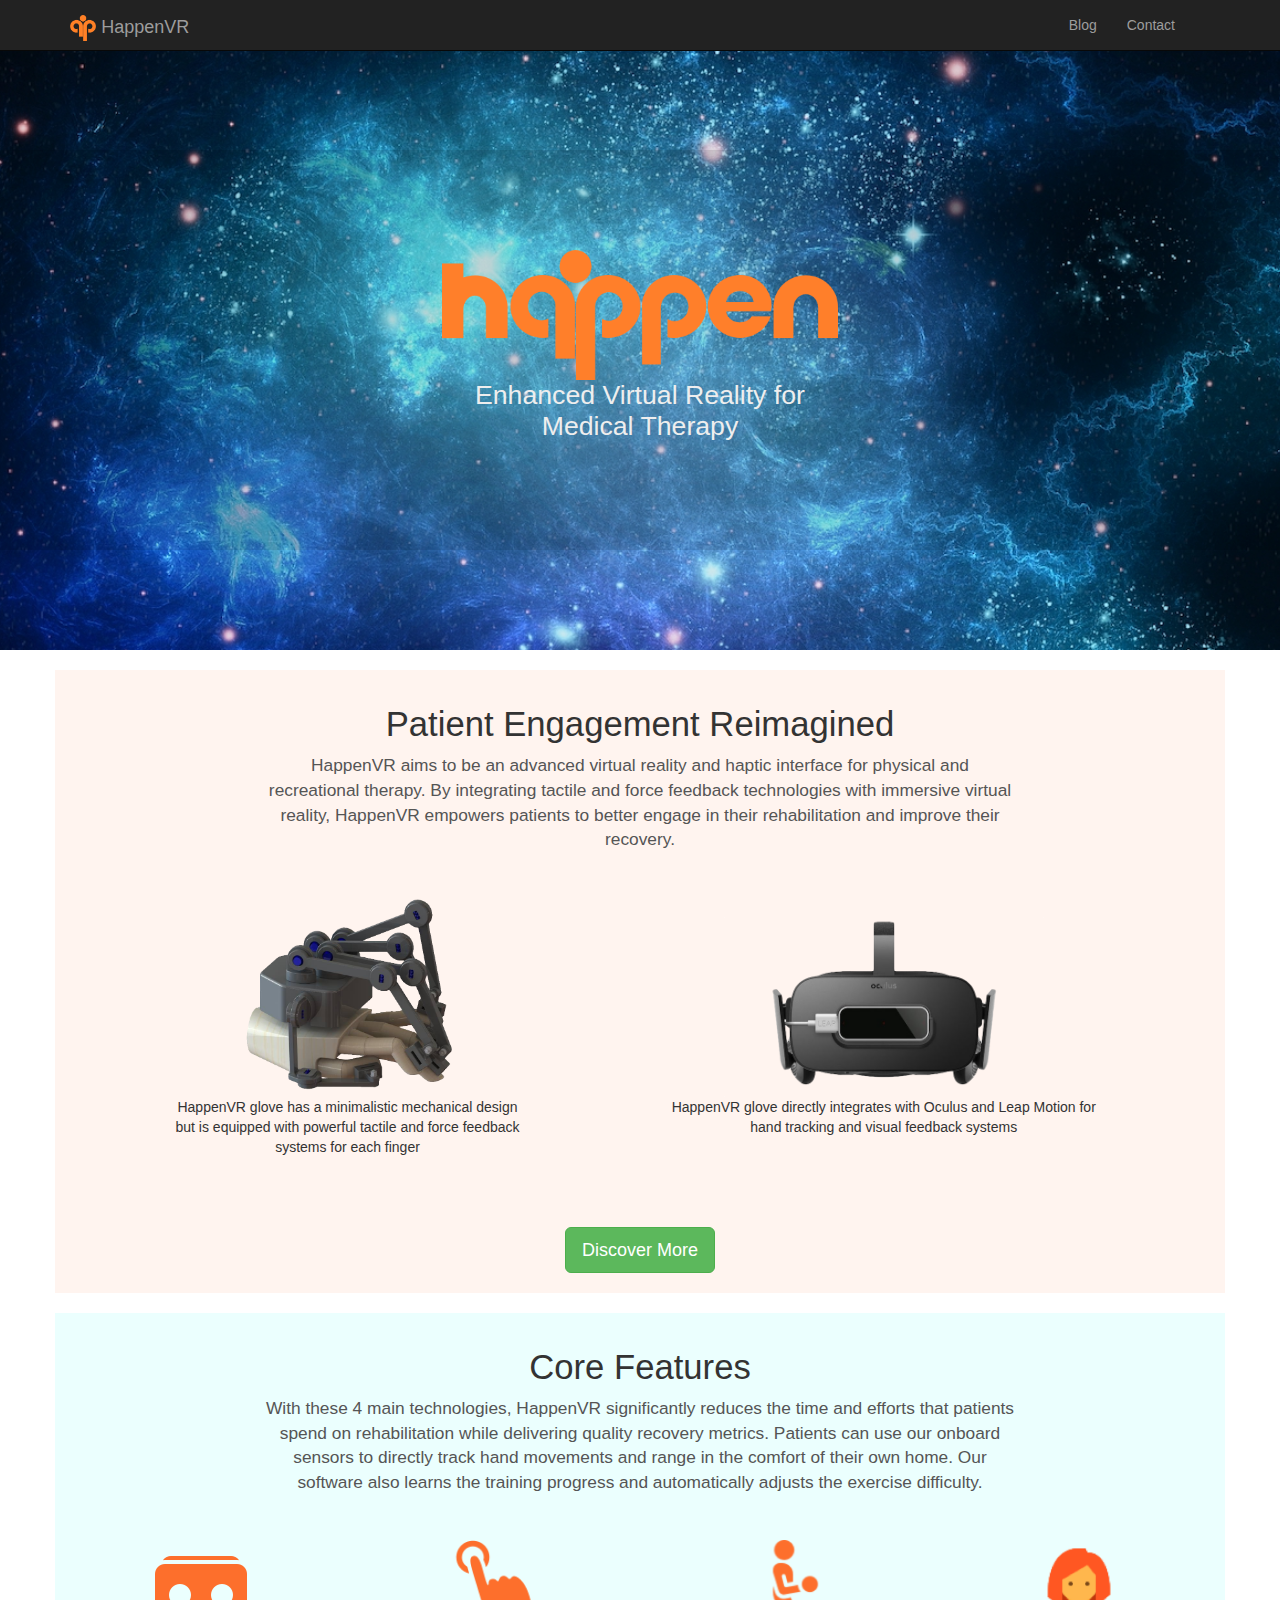
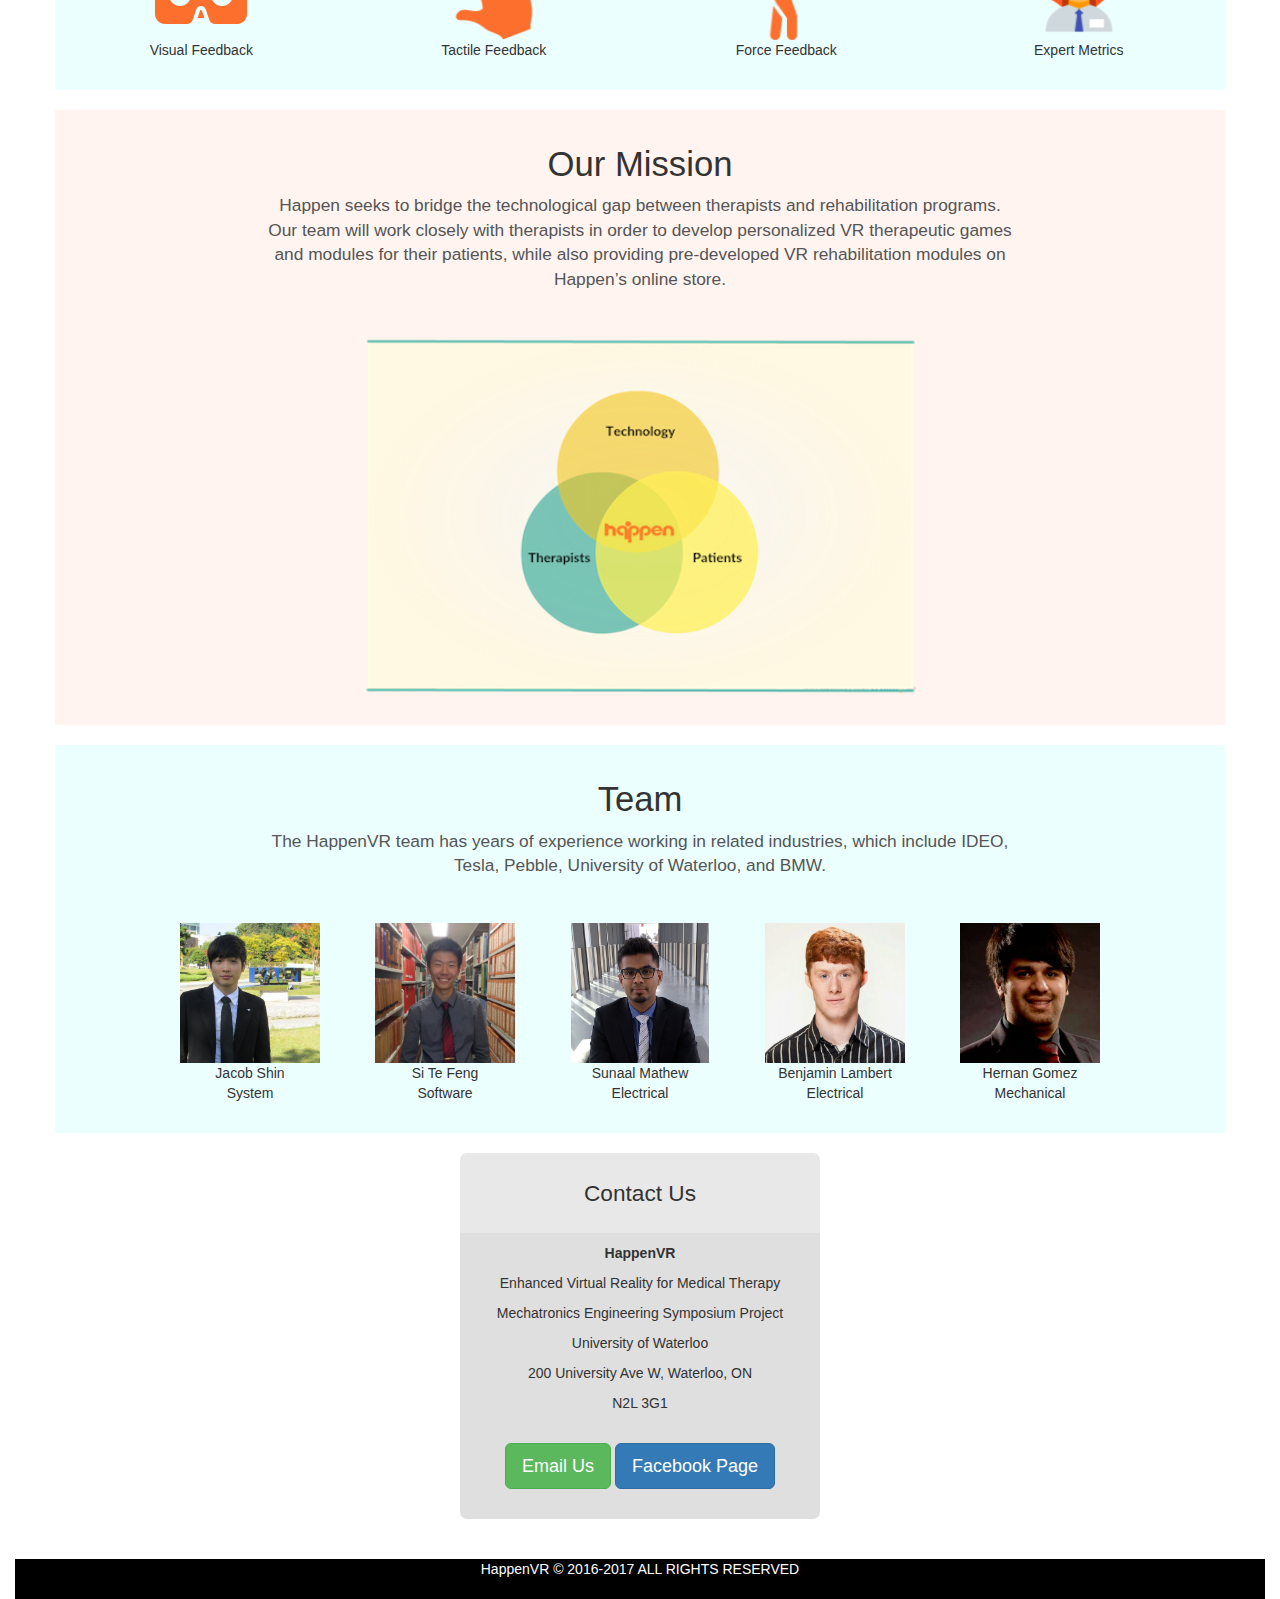
==== commit be515924: "Grammar fix" ====
--- a/index.html
+++ b/index.html
@@ -102,7 +102,7 @@
         <div class="row">
           <div class="col-md-8 col-md-offset-2 section-title">
             <h1>Core Features</h1>
-            <p>With these 4 main technologies, HappenVR significantly reduces the time and efforts that patients spend on rehabilitation while delivering quality recovery metrics. Patients can use our onboard sensors to directly track hand movements and range in the comfort of their own home. Our software also learns the training progress and automatically adjust the exercise difficulty.
+            <p>With these 4 main technologies, HappenVR significantly reduces the time and efforts that patients spend on rehabilitation while delivering quality recovery metrics. Patients can use our onboard sensors to directly track hand movements and range in the comfort of their own home. Our software also learns the training progress and automatically adjusts the exercise difficulty.
             </p>
           </div>
         </div>
--- a/css/main.css
+++ b/css/main.css
@@ -40,13 +40,13 @@
 
 .section-title {
 	text-align: center;
-	/*background-color: #FFF4EF;*/
 	padding: 15px;
 }
 
 .section-title > h1 {
 	font-size: 26pt;
 }
+
 
 .section-title > p {
 	font-size: 13pt;
@@ -68,34 +68,27 @@
 /*welcome section*/
 
 div#card{
-	background: rgba(0,0,0,0.3);
+	background: rgba(0,0,0,0.1);
 	position: relative;
 	height: 400px;
 	margin-top: 100px;
 }
 
+/*Contents of the welcome section*/
+
+#card-content{
+	margin-top: -100px;
+	text-align: center;
+}
+
+#happen-logo {
+	font: 40pt sans-serif;
+}
+
 #happen-logo-caption {
 	clear: both;
-	color: #555555
-}
-
-/*Contents of the welcome section*/
-
-#card-content{
-	margin-top: -100px;
-	color: white;
-	text-align: center;
-}
-
-/*#card-content > h2*/
-#happen-logo {
-	font: 40pt sans-serif;
-}
-
-/*#card-content > p*/
-#happen-logo-caption {
 	font: 20pt sans-serif;
-	color: #C0C0C0;
+	color: #EEEEEE;
 }
 
 
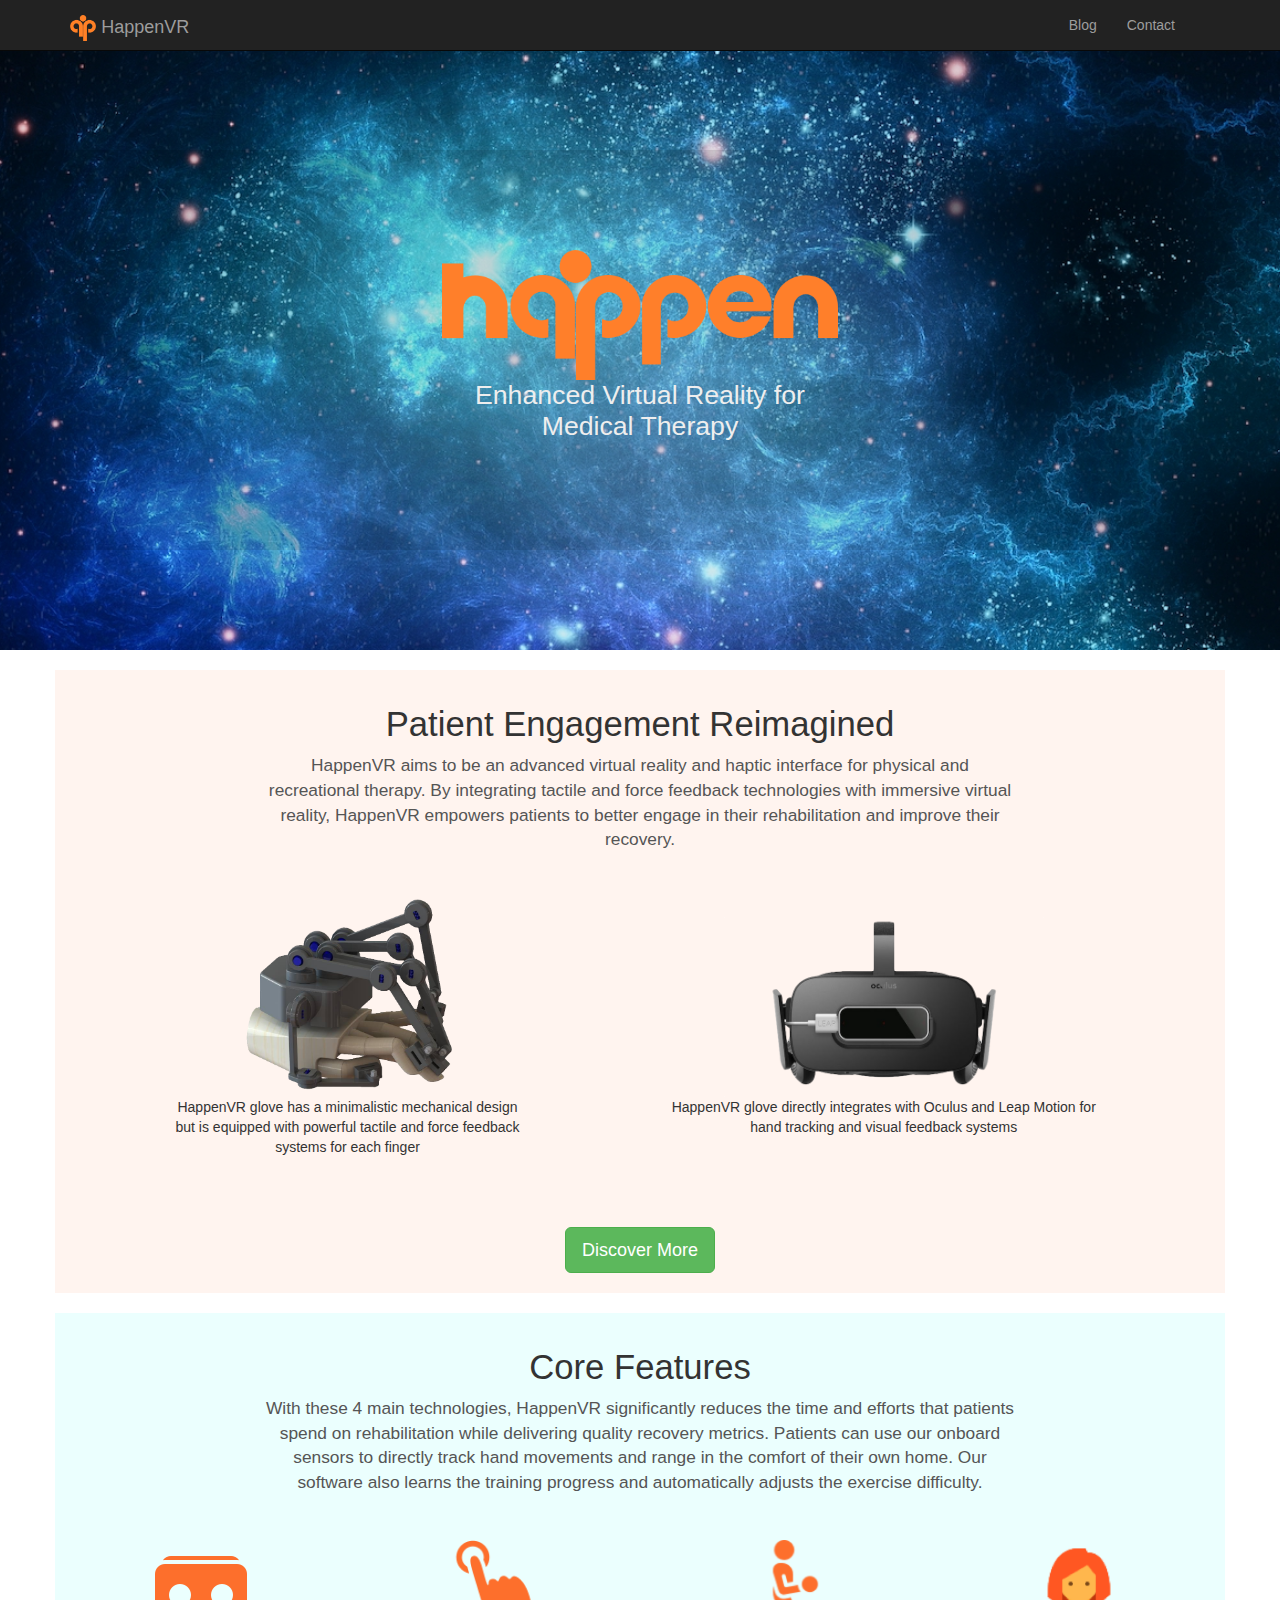
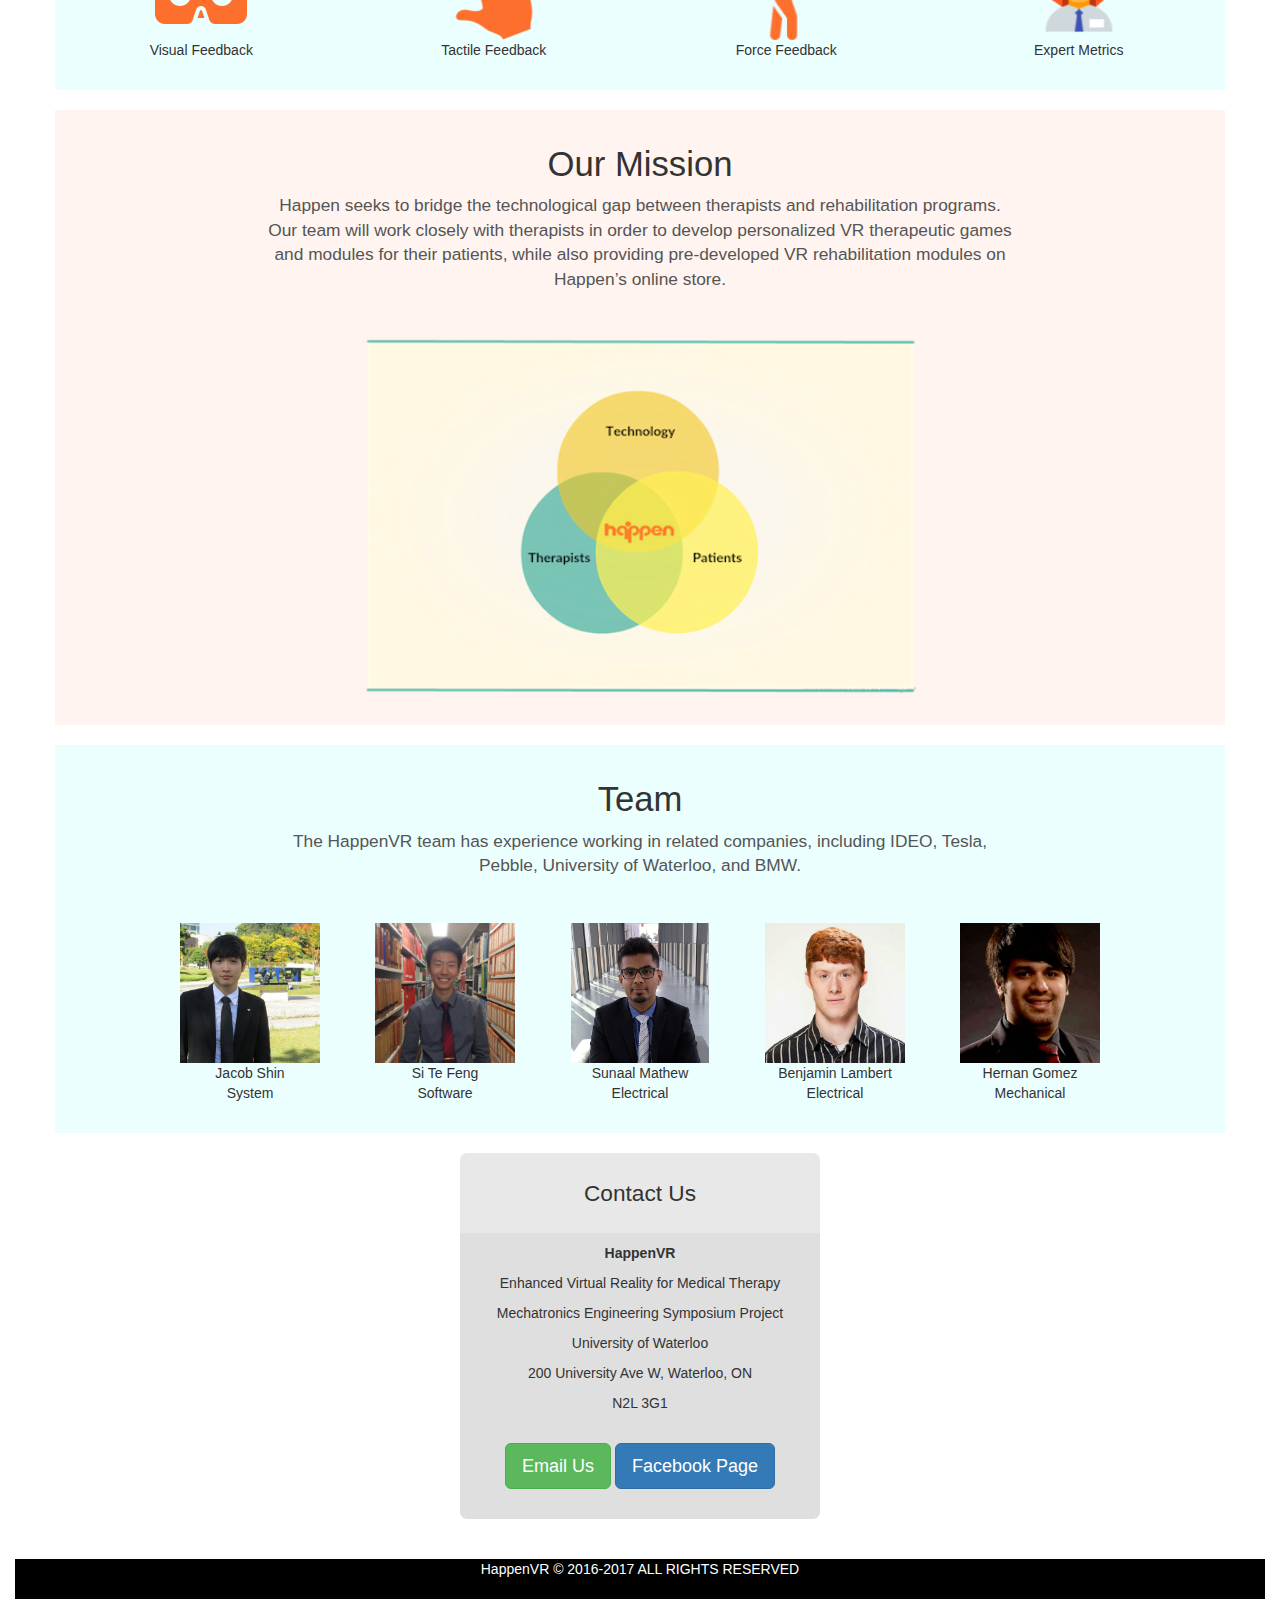
==== commit 546818a9: "Minor text change" ====
--- a/index.html
+++ b/index.html
@@ -164,7 +164,7 @@
         <div class="row">
           <div class="col-md-8 col-md-offset-2 section-title">
             <h1>Team</h1>
-            <p>The HappenVR team has years of experience working in related industries, which include IDEO, Tesla, Pebble, University of Waterloo, and BMW. </p>
+            <p>The HappenVR team has experience working in related companies, including IDEO, Tesla, Pebble, University of Waterloo, and BMW. </p>
           </div>
         </div>
         <br/>
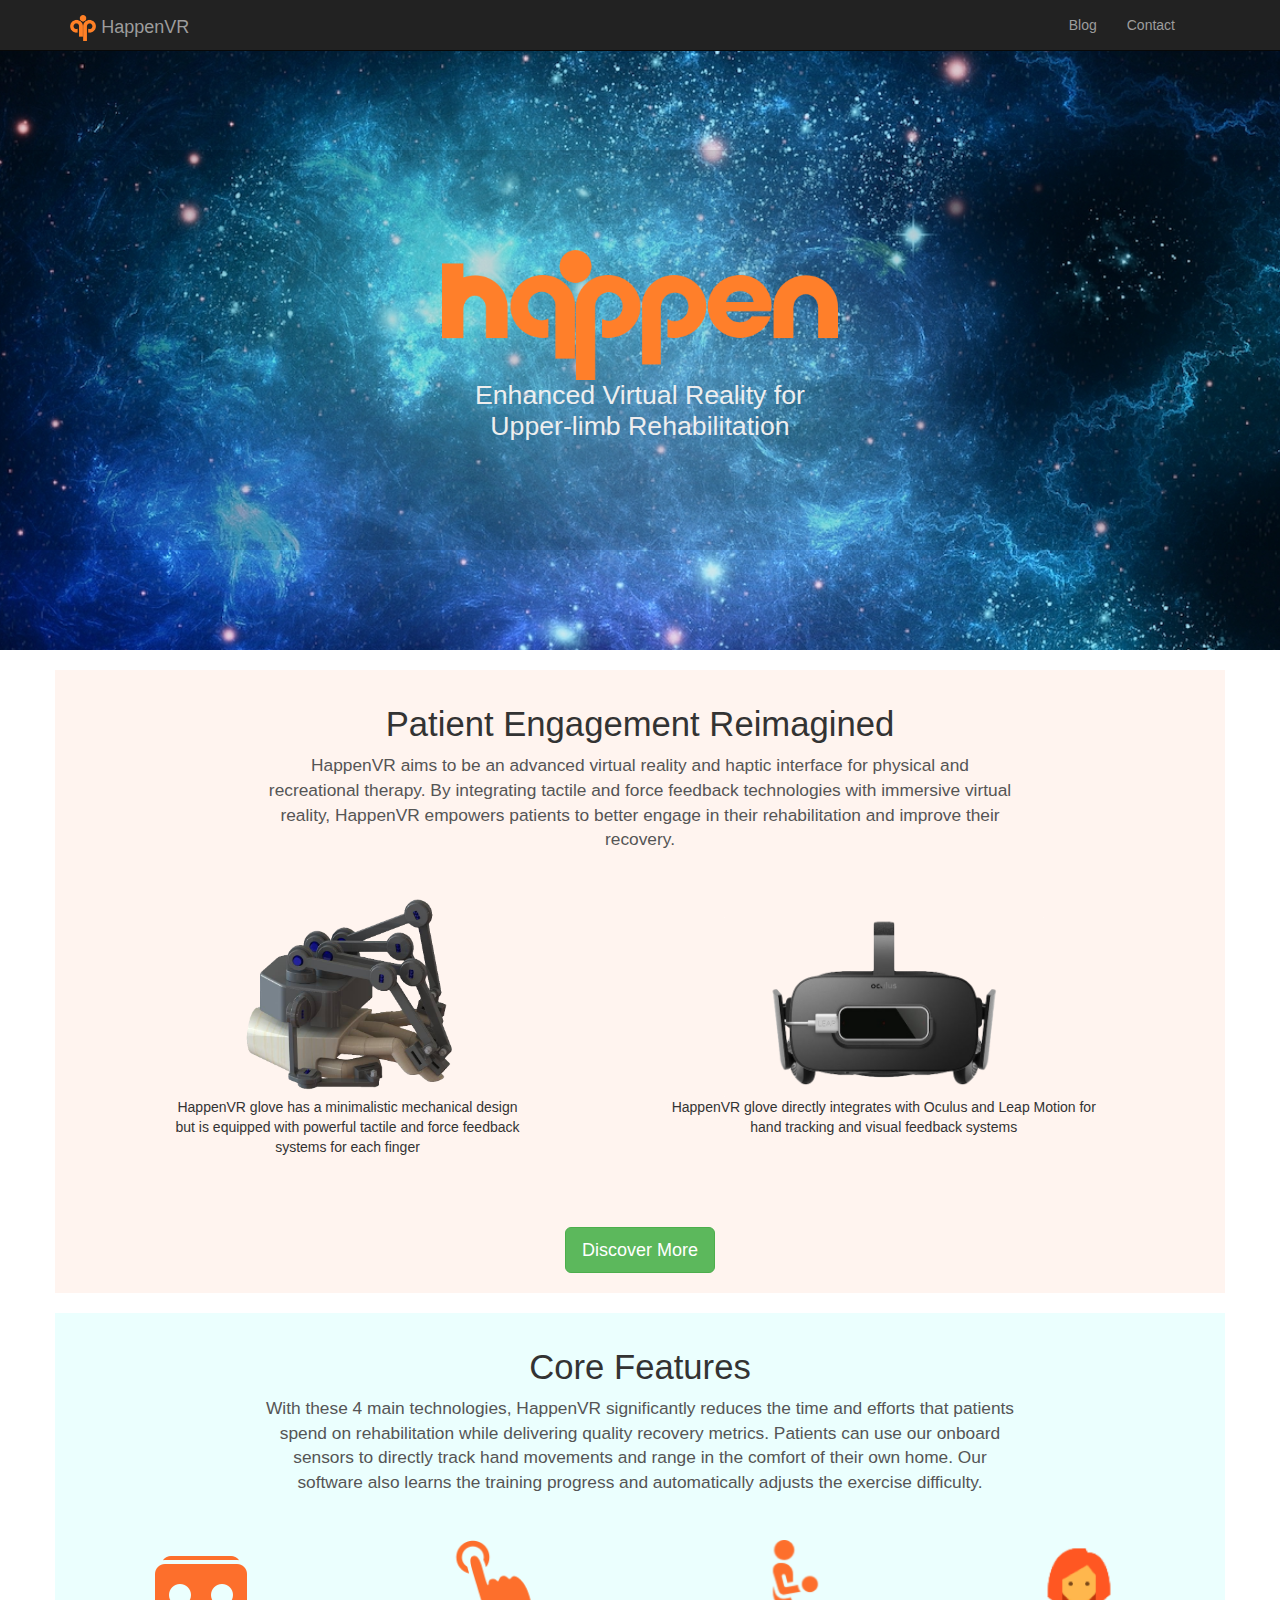
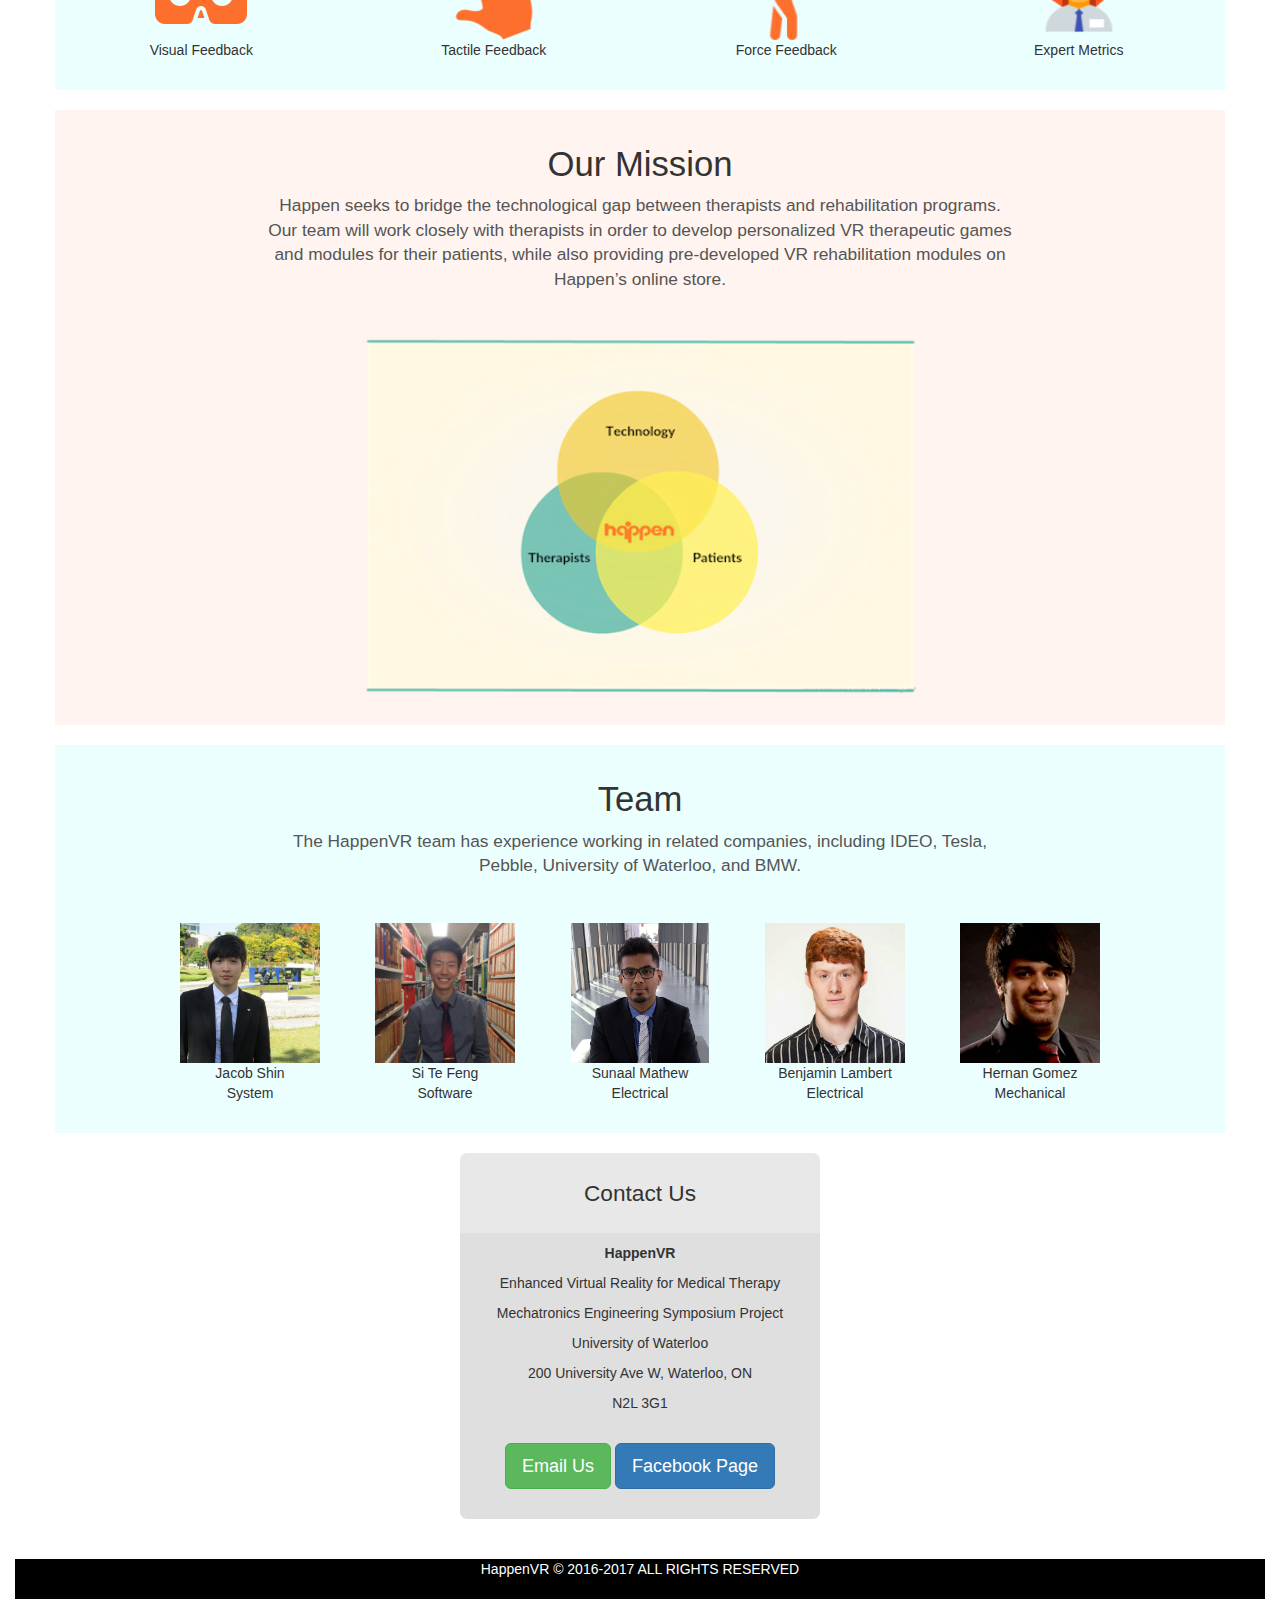
==== commit b8a9f311: "Changing title" ====
--- a/index.html
+++ b/index.html
@@ -59,7 +59,7 @@
       <div id="card" class="row">
         <div id="card-content" class="vertical-align">  <!--Content of Card-->
           <img id="happen-logo" class="col-lg-4 col-lg-offset-4 col-sm-6 col-sm-offset-3 col-xs-10 col-xs-offset-1" src="images/happen_logo.png"/>
-          <p id="happen-logo-caption" class="col-lg-4 col-lg-offset-4 col-sm-6 col-sm-offset-3 col-xs-10 col-xs-offset-1">Enhanced Virtual Reality for Medical Therapy</p>
+          <p id="happen-logo-caption" class="col-lg-4 col-lg-offset-4 col-sm-6 col-sm-offset-3 col-xs-10 col-xs-offset-1">Enhanced Virtual Reality for Upper-limb Rehabilitation</p>
         </div>
       </div>
 
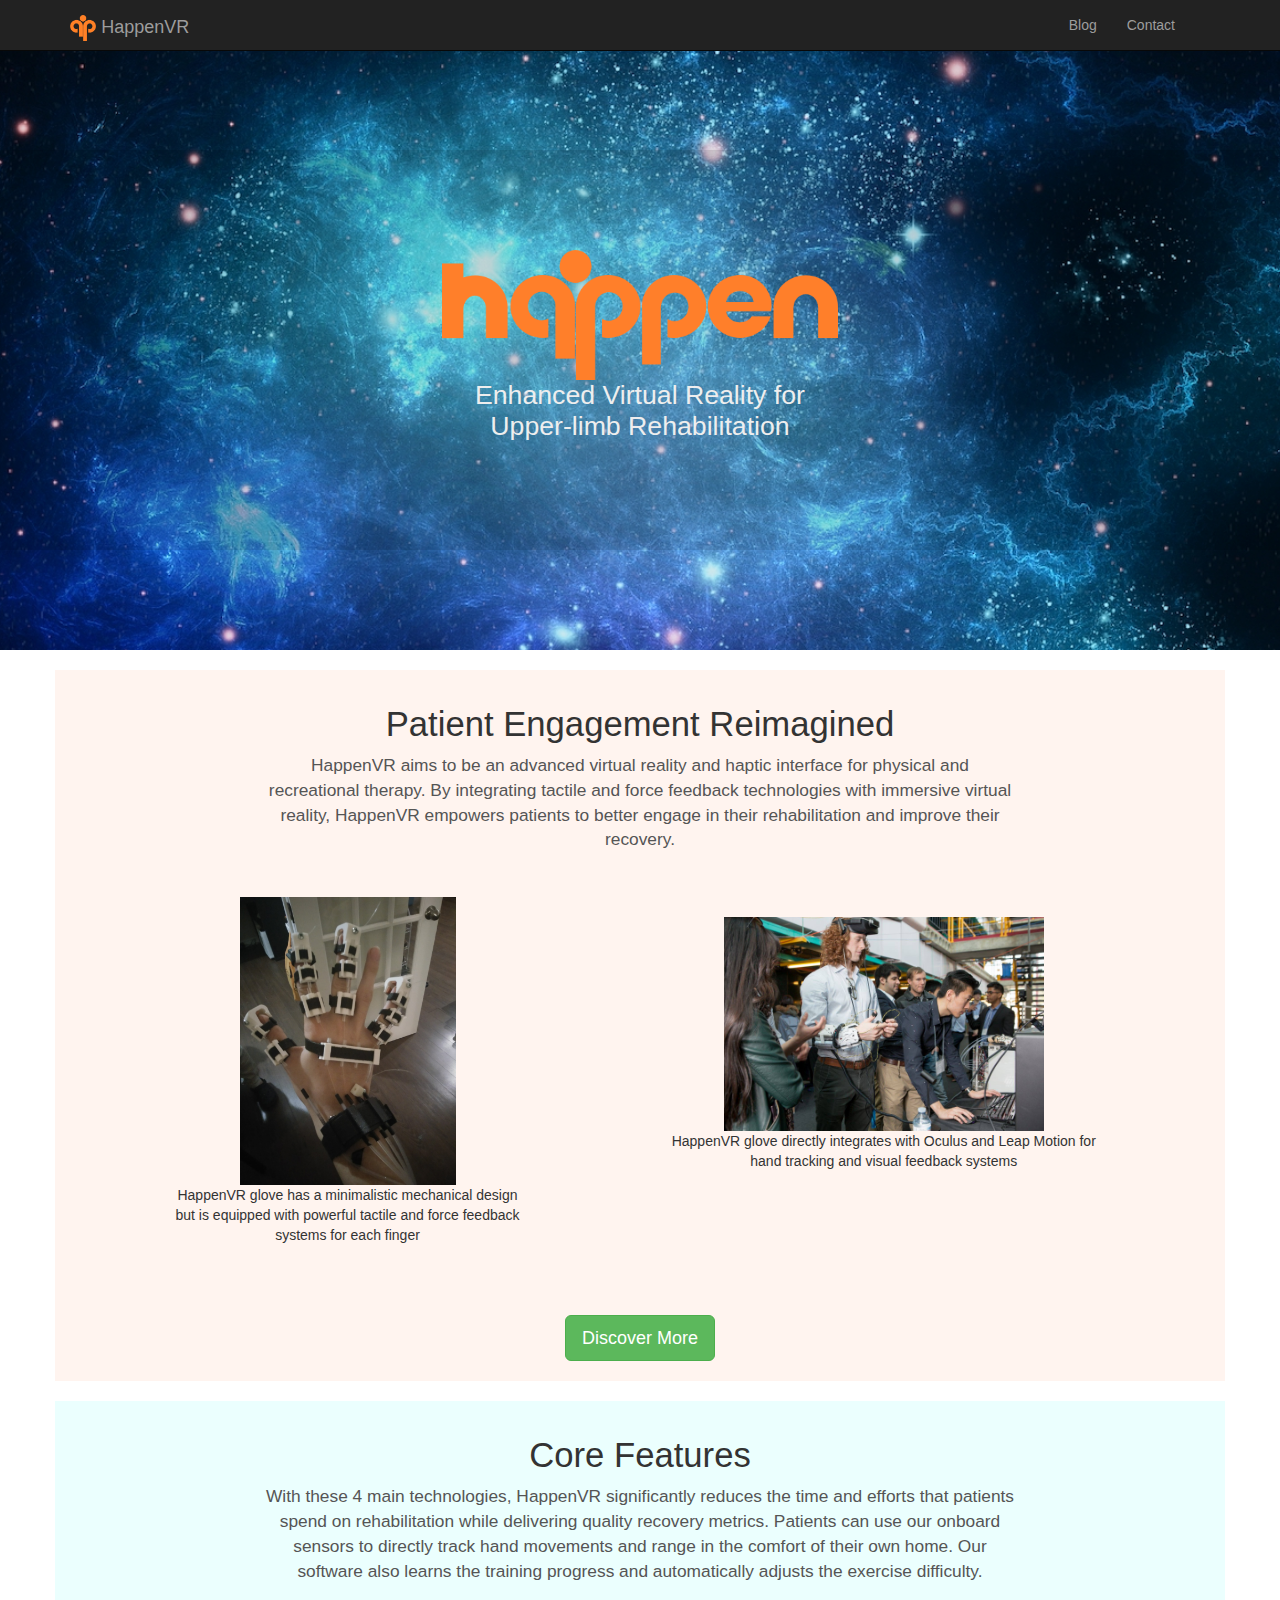
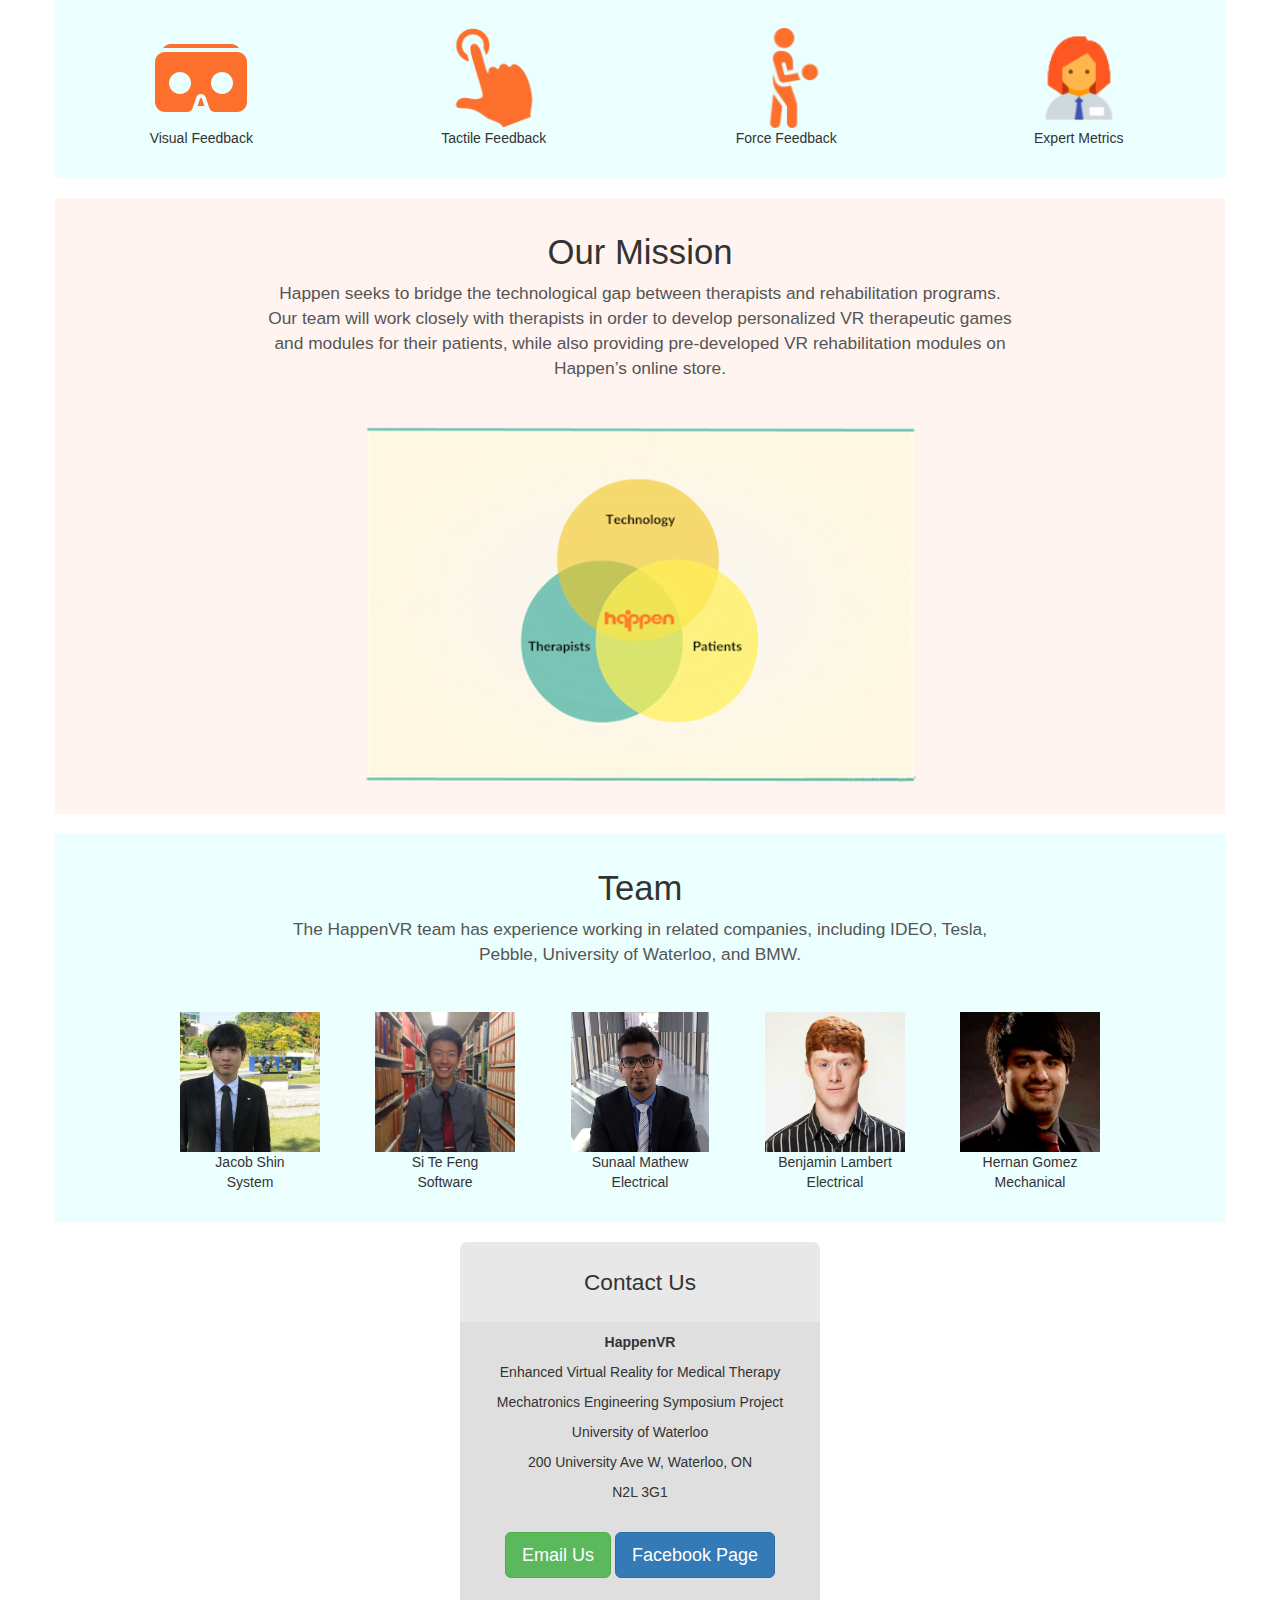
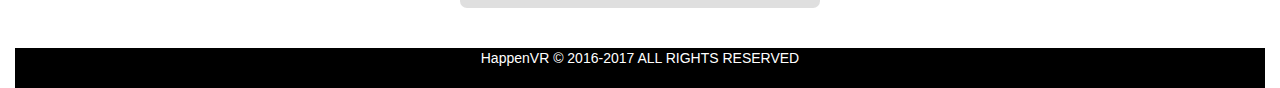
==== commit f414a050: "Updated images" ====
--- a/index.html
+++ b/index.html
@@ -76,12 +76,12 @@
         <div id="hexagon-section" class="row dashlet-row">
           <div class="col-sm-4 col-sm-offset-1">
             
-            <img id="glove_model" src="images/glove_model.png"/>
+            <img id="glove_model" src="images/IMG_20170305_201229.jpg"/>
             <p>HappenVR glove has a minimalistic mechanical design but is equipped with powerful tactile and force feedback systems for each finger</p>
           </div>
 
           <div class="col-sm-5 col-sm-offset-1">
-            <img id="oculus_leap" src="images/oculus_leap.png"/>
+            <img id="oculus_leap" src="images/17435903_10155164422064962_5791455405831580919_o.jpg"/>
             <p>HappenVR glove directly integrates with Oculus and Leap Motion for hand tracking and visual feedback systems</p>
           </div>
         </div>
